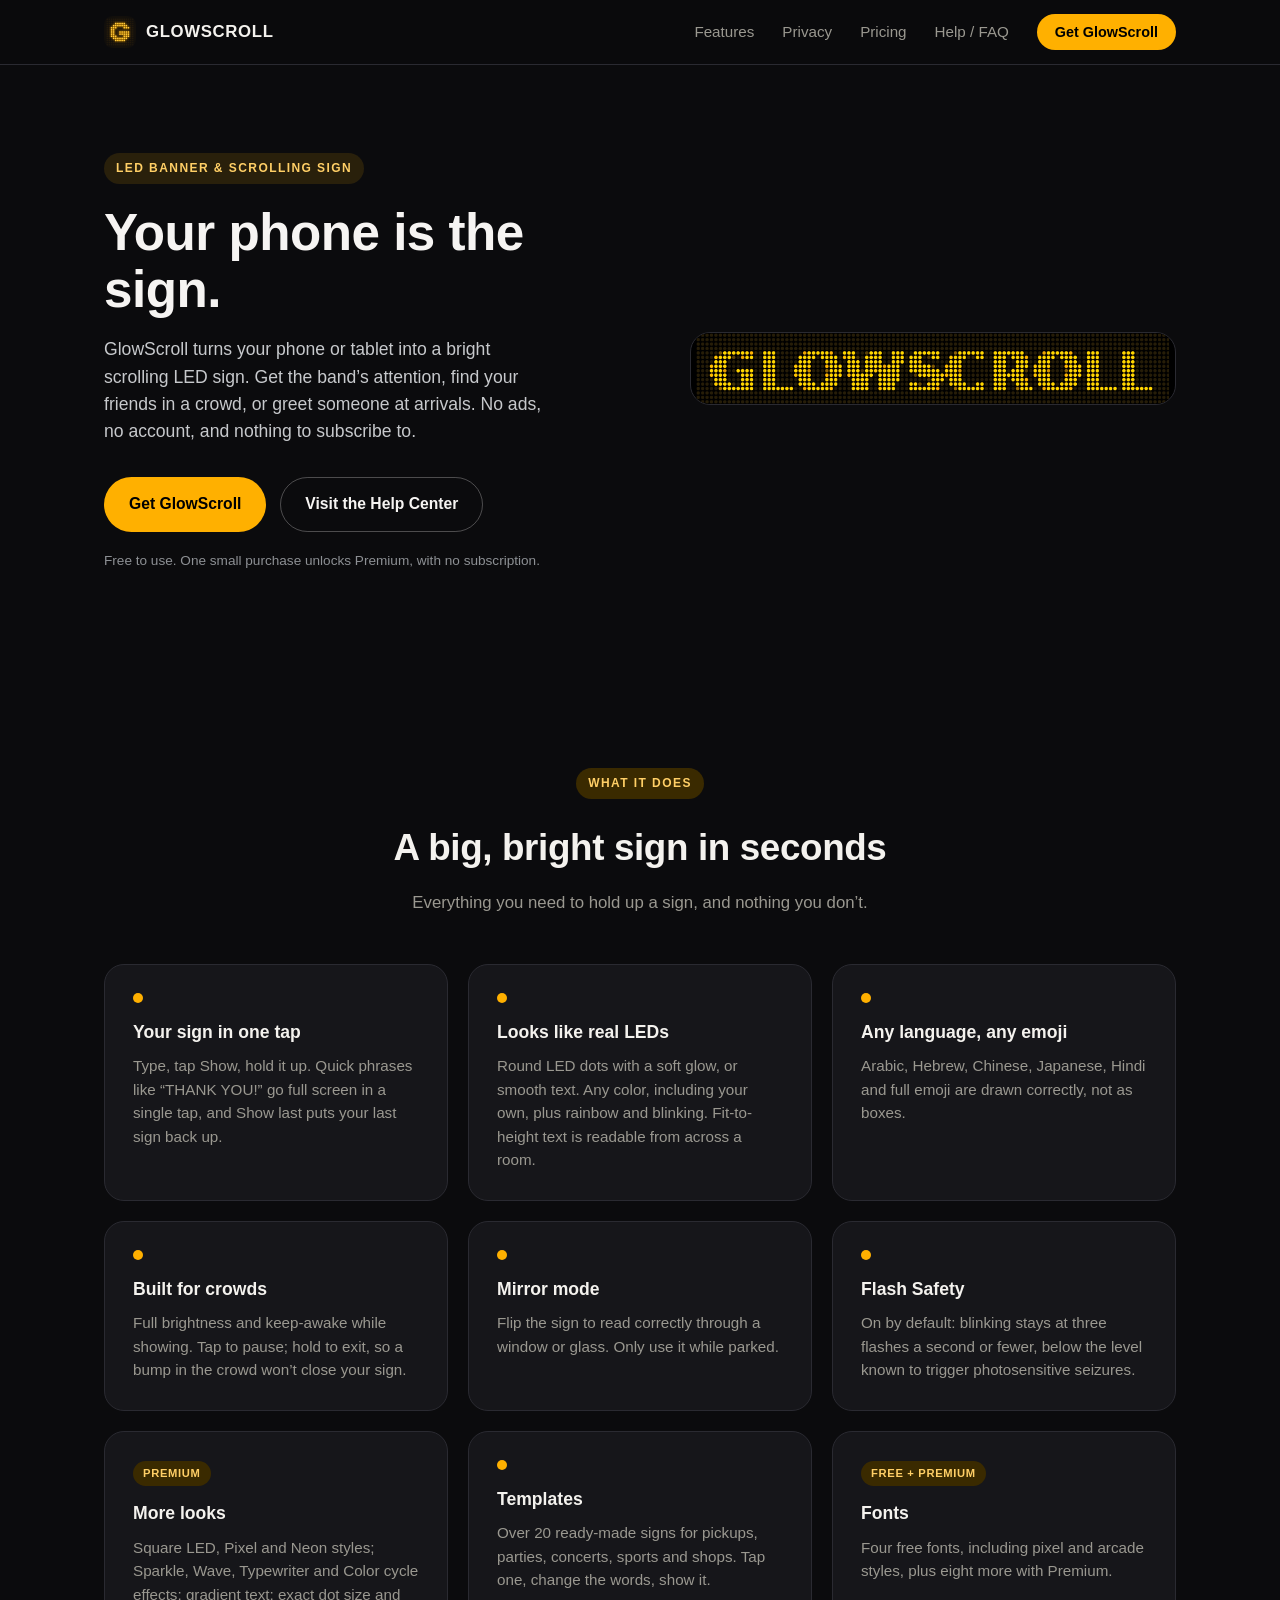
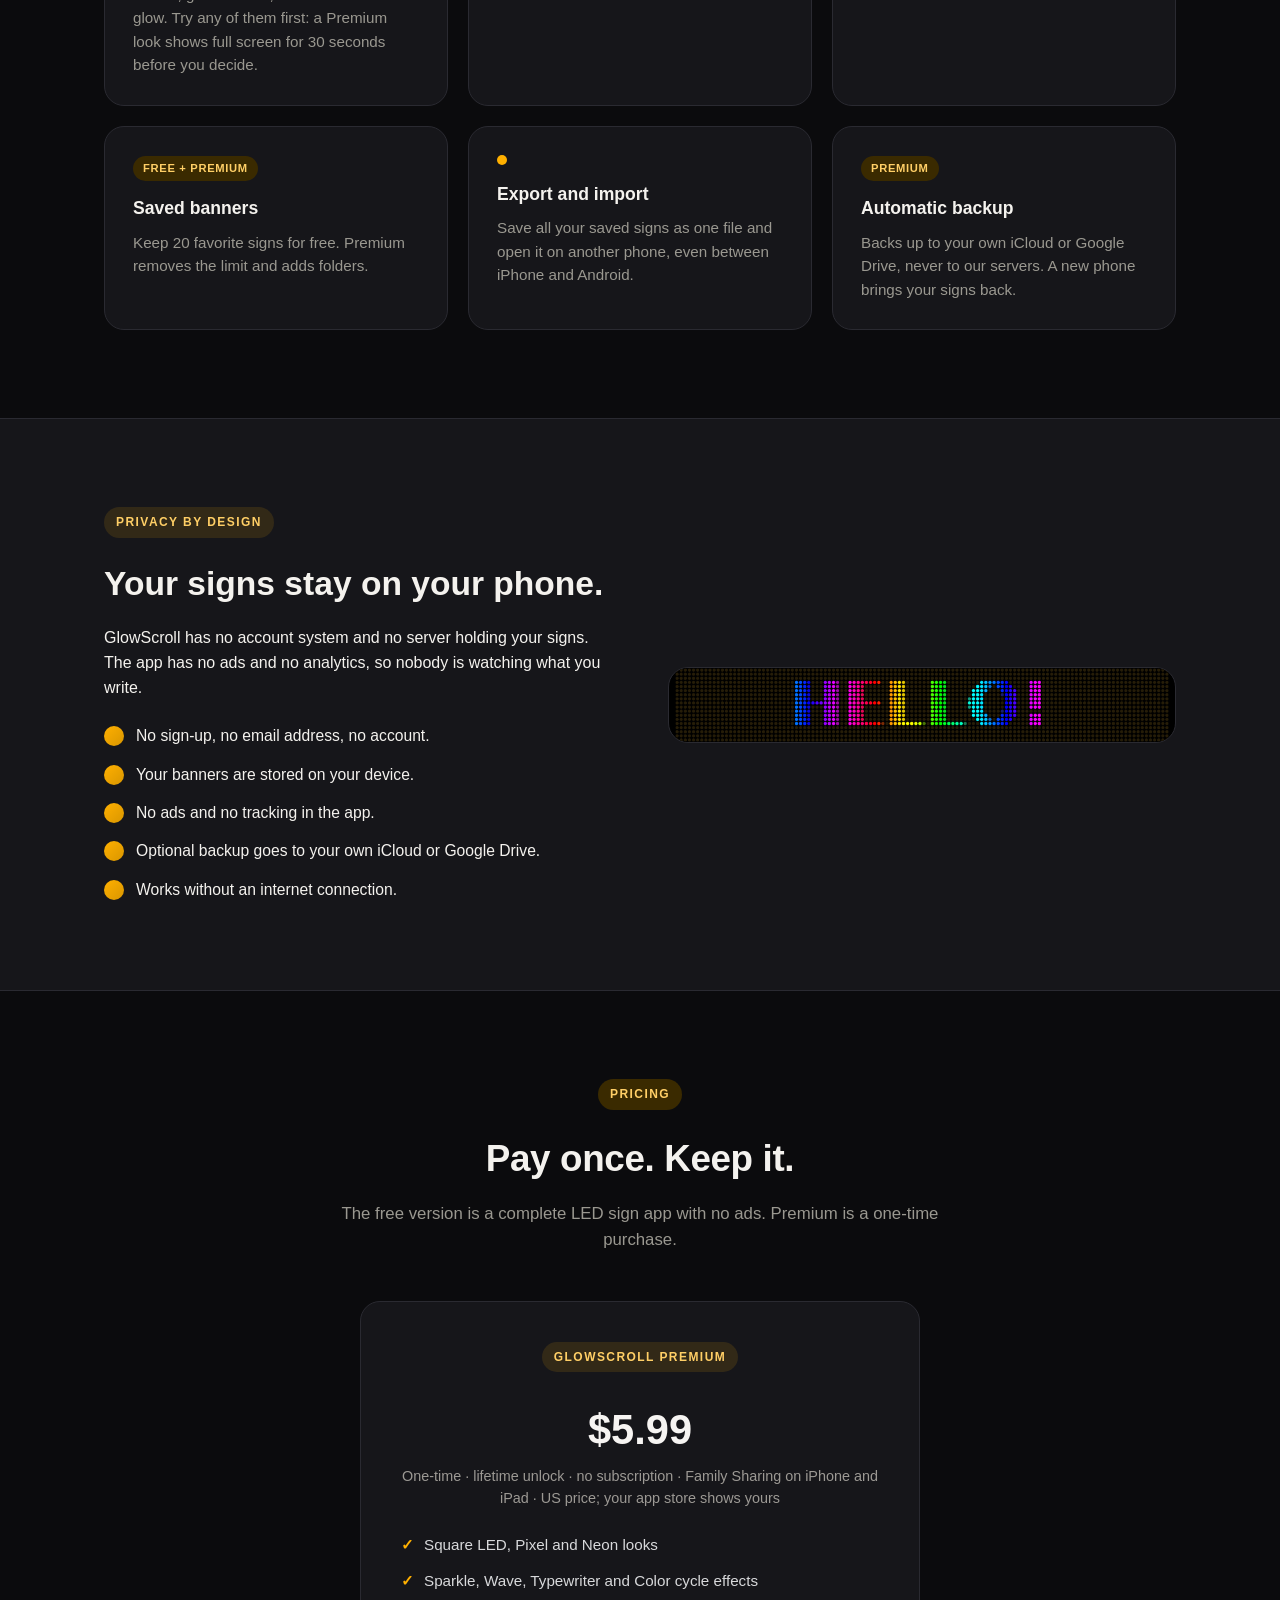
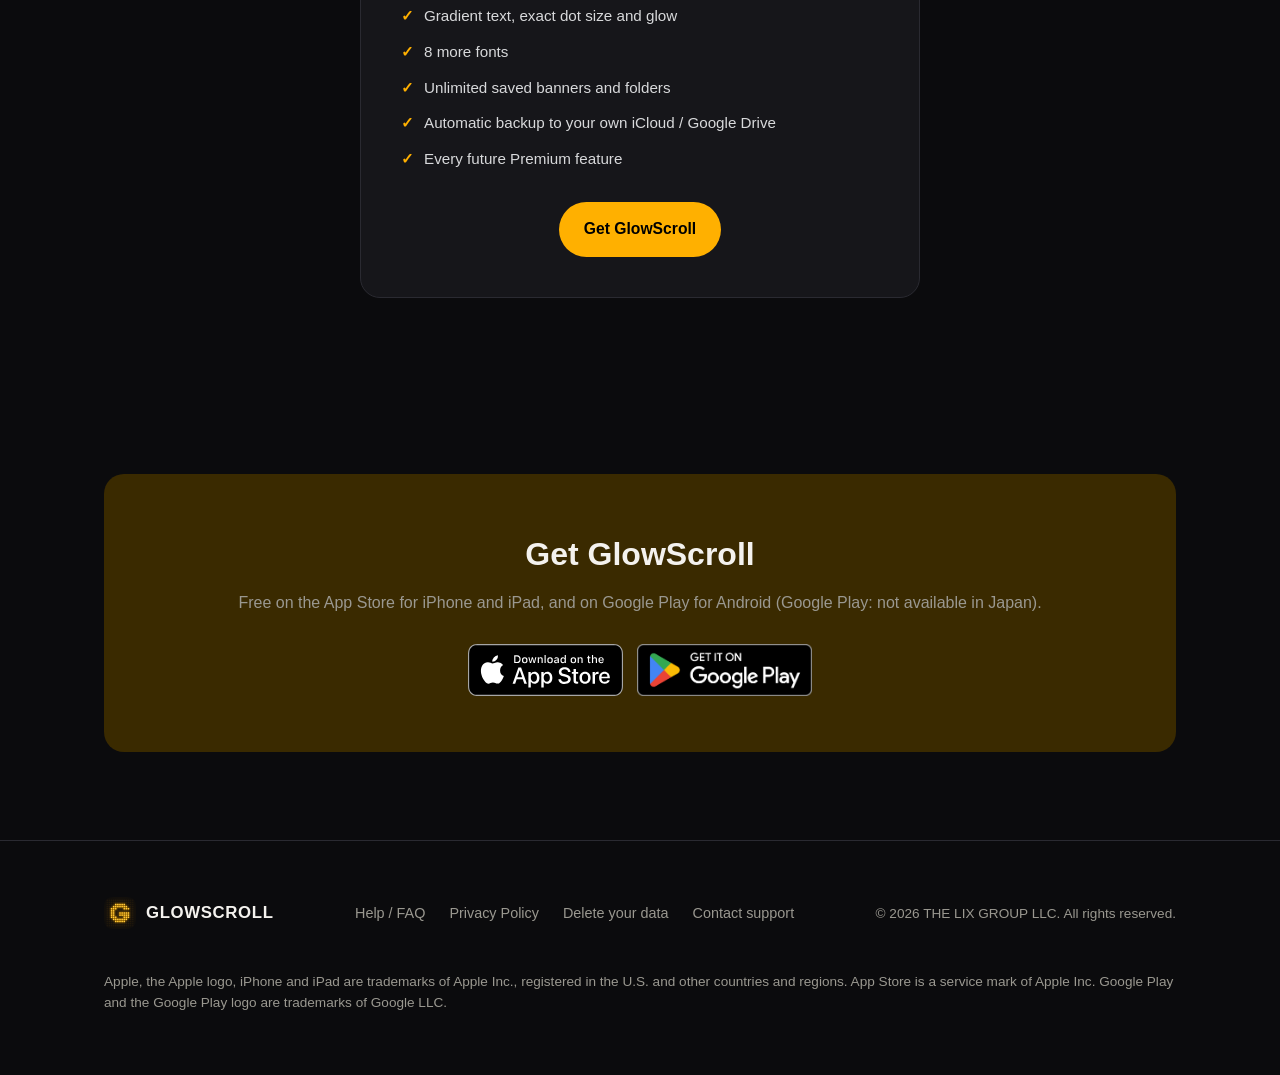
==== index.html @ 3d79c0d9 "Fix /code-review of the App Store launch - Apple Account (Apple's name since iOS 18), not Apple ID, " ====
<!doctype html>
<html lang="en">
<head>
  <!-- Google Tag Manager -->
  <script>(function(w,d,s,l,i){w[l]=w[l]||[];w[l].push({'gtm.start':
  new Date().getTime(),event:'gtm.js'});var f=d.getElementsByTagName(s)[0],
  j=d.createElement(s),dl=l!='dataLayer'?'&l='+l:'';j.async=true;j.src=
  'https://www.googletagmanager.com/gtm.js?id='+i+dl;f.parentNode.insertBefore(j,f);
  })(window,document,'script','dataLayer','GTM-5RXX3PNS');</script>
  <!-- End Google Tag Manager -->
  <meta charset="utf-8" />
  <meta name="viewport" content="width=device-width, initial-scale=1" />
  <meta name="theme-color" content="#0b0b0d" />
  <title>GlowScroll: LED Banner &amp; Sign</title>
  <meta name="description" content="Turn your phone into a bright scrolling LED sign for concerts, pickups and events. No ads. No account. No subscription." />
  <link rel="canonical" href="https://glowscroll.lixlink.com/" />
  <meta property="og:site_name" content="GlowScroll" />
  <meta property="og:type" content="website" />
  <meta property="og:url" content="https://glowscroll.lixlink.com/" />
  <meta property="og:title" content="GlowScroll: LED Banner &amp; Sign" />
  <meta property="og:description" content="Turn your phone into a bright scrolling LED sign for concerts, pickups and events. No ads. No account. No subscription." />
  <meta property="og:image" content="https://glowscroll.lixlink.com/assets/img/og-image.png" />
  <meta property="og:image:type" content="image/png" />
  <meta property="og:image:width" content="1200" />
  <meta property="og:image:height" content="630" />
  <meta property="og:image:alt" content="GLOWSCROLL on an amber LED sign. LED banner and sign. No ads. No subscription." />
  <meta name="twitter:card" content="summary_large_image" />
  <meta name="twitter:title" content="GlowScroll: LED Banner &amp; Sign" />
  <meta name="twitter:description" content="Turn your phone into a bright scrolling LED sign for concerts, pickups and events. No ads. No account. No subscription." />
  <meta name="twitter:image" content="https://glowscroll.lixlink.com/assets/img/og-image.png" />
  <link rel="icon" type="image/png" sizes="32x32" href="/assets/img/favicon-32.png" />
  <link rel="icon" type="image/png" sizes="16x16" href="/assets/img/favicon-16.png" />
  <link rel="apple-touch-icon" href="/assets/img/apple-touch-icon.png" />
  <meta name="apple-itunes-app" content="app-id=6823257051" />
  <link rel="stylesheet" href="/assets/css/style.css" />
  <script type="application/ld+json">
{
  "@context": "https://schema.org",
  "@graph": [
    {
      "@type": "Organization",
      "@id": "https://glowscroll.lixlink.com/#organization",
      "name": "THE LIX GROUP LLC",
      "url": "https://glowscroll.lixlink.com/",
      "logo": {
        "@type": "ImageObject",
        "url": "https://glowscroll.lixlink.com/assets/img/icon-512.png",
        "width": 512,
        "height": 512
      },
      "contactPoint": {
        "@type": "ContactPoint",
        "contactType": "customer support",
        "email": "glowscroll-support@lixlink.com"
      }
    },
    {
      "@type": "WebSite",
      "@id": "https://glowscroll.lixlink.com/#website",
      "url": "https://glowscroll.lixlink.com/",
      "name": "GlowScroll",
      "inLanguage": "en",
      "publisher": {
        "@id": "https://glowscroll.lixlink.com/#organization"
      }
    },
    {
      "@type": "MobileApplication",
      "@id": "https://glowscroll.lixlink.com/#app",
      "name": "GlowScroll: LED Banner & Sign",
      "alternateName": "GlowScroll",
      "description": "Turn your phone into a bright scrolling LED sign for concerts, airport pickups, games and events. No ads, no account, no subscription.",
      "applicationCategory": "UtilitiesApplication",
      "operatingSystem": "iOS, iPadOS, Android",
      "url": "https://glowscroll.lixlink.com/",
      "downloadUrl": [
        "https://apps.apple.com/app/id6823257051",
        "https://play.google.com/store/apps/details?id=com.lixlink.glowscroll"
      ],
      "offers": {
        "@type": "Offer",
        "price": "0",
        "priceCurrency": "USD"
      },
      "image": "https://glowscroll.lixlink.com/assets/img/og-image.png",
      "inLanguage": "en",
      "featureList": [
        "Your sign in one tap",
        "Looks like real LEDs",
        "Any language, any emoji",
        "Built for crowds",
        "Mirror mode",
        "Flash Safety",
        "More looks",
        "Templates",
        "Fonts",
        "Saved banners",
        "Export and import",
        "Automatic backup"
      ],
      "publisher": {
        "@id": "https://glowscroll.lixlink.com/#organization"
      }
    }
  ]
}
  </script>
</head>
<body>
  <!-- Google Tag Manager (noscript) -->
  <noscript><iframe src="https://www.googletagmanager.com/ns.html?id=GTM-5RXX3PNS"
  height="0" width="0" style="display:none;visibility:hidden"></iframe></noscript>
  <!-- End Google Tag Manager (noscript) -->
  <header class="site-header">
    <nav class="nav wrap">
      <a class="brand" href="/">
        <img src="/assets/img/icon-512.png" alt="" width="32" height="32" />
        <span>GlowScroll</span>
      </a>
      <button class="nav-toggle" aria-label="Toggle navigation" aria-expanded="false">☰</button>
      <ul class="nav-links">
        <li><a href="/#features">Features</a></li>
        <li><a href="/#privacy">Privacy</a></li>
        <li><a href="/#pricing">Pricing</a></li>
        <li><a href="/faq.html">Help / FAQ</a></li>
        <li><a class="nav-cta" href="/#download">Get GlowScroll</a></li>
      </ul>
    </nav>
  </header>

  <main>
    <section class="hero">
      <div class="wrap hero-inner">
        <div>
          <span class="eyebrow">LED banner &amp; scrolling sign</span>
          <h1>Your phone is the sign.</h1>
          <p class="lead">
            GlowScroll turns your phone or tablet into a bright scrolling LED sign. Get the
            band’s attention, find your friends in a crowd, or greet someone at arrivals.
            No ads, no account, and nothing to subscribe to.
          </p>
          <div class="hero-actions">
            <a class="btn btn-primary" href="#download">Get GlowScroll</a>
            <a class="btn btn-ghost" href="/faq.html">Visit the Help Center</a>
          </div>
          <p class="hero-note">Free to use. One small purchase unlocks Premium, with no subscription.</p>
        </div>
        <div class="hero-art">
          <div class="led-sign">
            <img src="/assets/img/hero-sign.png" width="1600" height="240" alt="GLOWSCROLL in amber LED dots on a black sign." style="width:100%;height:100%;object-fit:contain" />
          </div>
        </div>
      </div>
    </section>

    <section id="features">
      <div class="wrap">
        <div class="section-head">
          <span class="eyebrow">What it does</span>
          <h2>A big, bright sign in seconds</h2>
          <p>Everything you need to hold up a sign, and nothing you don’t.</p>
        </div>

        <div class="grid">
          <div class="card">
            <div class="icon-dot"></div>
            <h3>Your sign in one tap</h3>
            <p>Type, tap Show, hold it up. Quick phrases like “THANK YOU!” go full screen in a single tap, and Show last puts your last sign back up.</p>
          </div>
          <div class="card">
            <div class="icon-dot"></div>
            <h3>Looks like real LEDs</h3>
            <p>Round LED dots with a soft glow, or smooth text. Any color, including your own, plus rainbow and blinking. Fit-to-height text is readable from across a room.</p>
          </div>
          <div class="card">
            <div class="icon-dot"></div>
            <h3>Any language, any emoji</h3>
            <p>Arabic, Hebrew, Chinese, Japanese, Hindi and full emoji are drawn correctly, not as boxes.</p>
          </div>
          <div class="card">
            <div class="icon-dot"></div>
            <h3>Built for crowds</h3>
            <p>Full brightness and keep-awake while showing. Tap to pause; hold to exit, so a bump in the crowd won’t close your sign.</p>
          </div>
          <div class="card">
            <div class="icon-dot"></div>
            <h3>Mirror mode</h3>
            <p>Flip the sign to read correctly through a window or glass. Only use it while parked.</p>
          </div>
          <div class="card">
            <div class="icon-dot"></div>
            <h3>Flash Safety</h3>
            <p>On by default: blinking stays at three flashes a second or fewer, below the level known to trigger photosensitive seizures.</p>
          </div>
          <div class="card">
            <div class="tag">Premium</div>
            <h3>More looks</h3>
            <p>Square LED, Pixel and Neon styles; Sparkle, Wave, Typewriter and Color cycle effects; gradient text; exact dot size and glow. Try any of them first: a Premium look shows full screen for 30 seconds before you decide.</p>
          </div>
          <div class="card">
            <div class="icon-dot"></div>
            <h3>Templates</h3>
            <p>Over 20 ready-made signs for pickups, parties, concerts, sports and shops. Tap one, change the words, show it.</p>
          </div>
          <div class="card">
            <div class="tag">Free + Premium</div>
            <h3>Fonts</h3>
            <p>Four free fonts, including pixel and arcade styles, plus eight more with Premium.</p>
          </div>
          <div class="card">
            <div class="tag">Free + Premium</div>
            <h3>Saved banners</h3>
            <p>Keep 20 favorite signs for free. Premium removes the limit and adds folders.</p>
          </div>
          <div class="card">
            <div class="icon-dot"></div>
            <h3>Export and import</h3>
            <p>Save all your saved signs as one file and open it on another phone, even between iPhone and Android.</p>
          </div>
          <div class="card">
            <div class="tag">Premium</div>
            <h3>Automatic backup</h3>
            <p>Backs up to your own iCloud or Google Drive, never to our servers. A new phone brings your signs back.</p>
          </div>
        </div>
      </div>
    </section>

    <section id="privacy" class="band">
      <div class="wrap band-inner">
        <div>
          <span class="eyebrow">Privacy by design</span>
          <h2>Your signs stay on your phone.</h2>
          <p>
            GlowScroll has no account system and no server holding your signs. The app has
            no ads and no analytics, so nobody is watching what you write.
          </p>
          <ul class="checklist">
            <li>No sign-up, no email address, no account.</li>
            <li>Your banners are stored on your device.</li>
            <li>No ads and no tracking in the app.</li>
            <li>Optional backup goes to your own iCloud or Google Drive.</li>
            <li>Works without an internet connection.</li>
          </ul>
        </div>
        <div class="band-art">
          <div class="led-sign">
            <img src="/assets/img/hero-sign-rainbow.png" width="1600" height="240" loading="lazy" alt="HELLO! in rainbow LED dots on a black sign." style="width:100%;height:100%;object-fit:contain" />
          </div>
        </div>
      </div>
    </section>

    <section id="pricing">
      <div class="wrap">
        <div class="section-head">
          <span class="eyebrow">Pricing</span>
          <h2>Pay once. Keep it.</h2>
          <p>The free version is a complete LED sign app with no ads. Premium is a one-time purchase.</p>
        </div>

        <div class="pricing-card">
          <div class="eyebrow">GlowScroll Premium</div>
          <div class="price">$5.99</div>
          <div class="price-note">One-time · lifetime unlock · no subscription · Family Sharing on iPhone and iPad · US price; your app store shows yours</div>
          <ul class="pricing-list">
            <li>Square LED, Pixel and Neon looks</li>
            <li>Sparkle, Wave, Typewriter and Color cycle effects</li>
            <li>Gradient text, exact dot size and glow</li>
            <li>8 more fonts</li>
            <li>Unlimited saved banners and folders</li>
            <li>Automatic backup to your own iCloud / Google Drive</li>
            <li>Every future Premium feature</li>
          </ul>
          <a class="btn btn-primary" href="#download">Get GlowScroll</a>
        </div>
      </div>
    </section>

    <section id="download">
      <div class="wrap">
        <div class="cta-band">
          <h2>Get GlowScroll</h2>
          <p>Free on the App Store for iPhone and iPad, and on Google Play for Android (Google Play: not available in Japan).</p>
          <div class="store-badges">
            <a class="store-badge" href="https://apps.apple.com/app/id6823257051" rel="noopener" aria-label="Download GlowScroll on the App Store">
              <img src="/assets/img/badge-app-store.svg" width="156" height="52" loading="lazy" alt="Download on the App Store" />
            </a>
            <a class="store-badge" href="https://play.google.com/store/apps/details?id=com.lixlink.glowscroll&amp;utm_source=glowscroll.lixlink.com&amp;utm_medium=website&amp;utm_campaign=site_download&amp;referrer=utm_source%3Dglowscroll.lixlink.com%26utm_medium%3Dwebsite%26utm_campaign%3Dsite_download%26utm_content%3Ddownload_section" rel="noopener" aria-label="Get GlowScroll on Google Play">
              <img src="/assets/img/badge-google-play.png" width="175" height="52" loading="lazy" alt="Get it on Google Play" />
            </a>
          </div>
        </div>
      </div>
    </section>
  </main>

  <footer>
    <div class="wrap footer-inner">
      <a class="brand" href="/">
        <img src="/assets/img/icon-512.png" alt="" width="28" height="28" />
        <span>GlowScroll</span>
      </a>
      <ul class="footer-links">
        <li><a href="/faq.html">Help / FAQ</a></li>
        <li><a href="/privacy.html">Privacy Policy</a></li>
        <li><a href="/delete-data.html">Delete your data</a></li>
        <li><a href="mailto:glowscroll-support@lixlink.com">Contact support</a></li>
      </ul>
      <p class="footer-copy">© <span id="year"></span> THE LIX GROUP LLC. All rights reserved.</p>
      <p class="footer-copy">Apple, the Apple logo, iPhone and iPad are trademarks of Apple Inc., registered in the U.S. and other countries and regions. App Store is a service mark of Apple Inc. Google Play and the Google Play logo are trademarks of Google LLC.</p>
    </div>
  </footer>

  <script>document.getElementById('year').textContent = new Date().getFullYear();</script>
  <script src="/assets/js/main.js"></script>
</body>
</html>
---- assets/css/style.css ----
/* GlowScroll site. Dark only, like the app: the palette matches the app's
   theme tokens (theme-colors.js) so the site and the product feel like one thing. */

:root {
  --bg: #0b0b0d;
  --surface: #16161a;
  --elevated: #1f1f25;
  --border: #2a2a31;
  --text: #f4f2ee;
  --text-muted: #9a9890;

  --accent: #ffb000;
  --accent-pressed: #d99600;
  --accent-soft: #3a2a00;
  --accent-text: #ffcf66;
  --danger: #e5736a;

  --dark-bg: #0b0b0d;
  --dark-surface: #16161a;

  --max-width: 1120px;
  --radius: 20px;
  --radius-sm: 12px;

  color-scheme: dark;
}

* {
  box-sizing: border-box;
}

/* Smooth scrolling only for people who haven't asked for reduced motion. */
@media (prefers-reduced-motion: no-preference) {
  html {
    scroll-behavior: smooth;
  }
}

body {
  margin: 0;
  background: var(--bg);
  color: var(--text);
  font-family: -apple-system, BlinkMacSystemFont, 'Segoe UI', Roboto, Helvetica, Arial, sans-serif;
  line-height: 1.55;
  -webkit-font-smoothing: antialiased;
}

a {
  color: inherit;
}

img {
  max-width: 100%;
  display: block;
}

.wrap {
  max-width: var(--max-width);
  margin: 0 auto;
  padding: 0 24px;
}

/* Nav */

.site-header {
  position: sticky;
  top: 0;
  z-index: 20;
  background: color-mix(in srgb, var(--bg) 88%, transparent);
  backdrop-filter: blur(10px);
  border-bottom: 1px solid var(--border);
}

.nav {
  display: flex;
  align-items: center;
  justify-content: space-between;
  padding: 16px 24px;
}

.brand {
  display: flex;
  align-items: center;
  gap: 10px;
  text-decoration: none;
  font-weight: 700;
  letter-spacing: 0.04em;
  color: var(--text);
}

.brand img {
  width: 32px;
  height: 32px;
  border-radius: 8px;
}

.brand span {
  font-size: 1.05rem;
  text-transform: uppercase;
}

.nav-links {
  display: flex;
  align-items: center;
  gap: 28px;
  list-style: none;
  margin: 0;
  padding: 0;
}

.nav-links a {
  text-decoration: none;
  color: var(--text-muted);
  font-size: 0.95rem;
  font-weight: 500;
}

.nav-links a:hover,
.nav-links a.active {
  color: var(--text);
}

.nav-links a.nav-cta {
  background: var(--accent);
  color: #000000;
  padding: 10px 18px;
  border-radius: 100px;
  font-weight: 600;
  font-size: 0.9rem;
  text-decoration: none;
  white-space: nowrap;
}

.nav-toggle {
  display: none;
}

/* Hero */

.hero {
  padding: 0;
  background: var(--dark-bg);
  color: #f6f4f2;
  position: relative;
  overflow: hidden;
}

.hero-inner {
  display: grid;
  grid-template-columns: 1.05fr 0.95fr;
  align-items: center;
  gap: 48px;
  padding: 88px 24px 96px;
}

.eyebrow {
  display: inline-block;
  text-transform: uppercase;
  letter-spacing: 0.12em;
  font-size: 0.75rem;
  font-weight: 700;
  color: var(--accent-text);
  background: rgba(255, 176, 0, 0.12);
  padding: 6px 12px;
  border-radius: 100px;
  margin-bottom: 20px;
}

.hero h1 {
  font-size: clamp(2.1rem, 4.4vw, 3.2rem);
  line-height: 1.12;
  margin: 0 0 18px;
  letter-spacing: -0.01em;
}

.hero p.lead {
  font-size: 1.1rem;
  color: #c7c9cc;
  max-width: 46ch;
  margin: 0 0 32px;
}

.hero-actions {
  display: flex;
  flex-wrap: wrap;
  gap: 14px;
}

.hero-art {
  display: flex;
  justify-content: center;
}

/* App screenshots cropped to the phone frame. The crop cuts the phone off
   at the bottom, so fade it out instead of showing a hard edge. */
.phone-shot {
  width: 100%;
  max-width: 380px;
  height: auto;
  -webkit-mask-image: linear-gradient(to bottom, #000 78%, transparent);
  mask-image: linear-gradient(to bottom, #000 78%, transparent);
}

.hero-note {
  margin-top: 18px;
  font-size: 0.85rem;
  color: #8d9094;
}

/* Buttons */

.btn {
  display: inline-flex;
  align-items: center;
  justify-content: center;
  gap: 8px;
  padding: 14px 24px;
  border-radius: 100px;
  font-weight: 600;
  font-size: 0.98rem;
  text-decoration: none;
  border: 1px solid transparent;
  cursor: pointer;
}

.btn-primary {
  background: var(--accent);
  color: #000000;
}

.btn-primary:hover {
  background: var(--accent-pressed);
}

.btn-ghost {
  background: transparent;
  border-color: rgba(246, 244, 242, 0.28);
  color: #f6f4f2;
}

.btn-ghost:hover {
  border-color: rgba(246, 244, 242, 0.6);
}

.btn-outline {
  background: transparent;
  border-color: var(--text-muted);
  color: var(--text);
}

.btn-outline:hover {
  border-color: var(--accent-pressed);
  color: var(--accent-text);
}

/* Sections */

section {
  padding: 88px 0;
}

.section-head {
  max-width: 640px;
  margin: 0 auto 48px;
  text-align: center;
}

.section-head .eyebrow {
  color: var(--accent-text);
  background: var(--accent-soft);
}

.section-head h2 {
  font-size: clamp(1.7rem, 3vw, 2.3rem);
  margin: 0 0 14px;
  letter-spacing: -0.01em;
}

.section-head p {
  color: var(--text-muted);
  font-size: 1.05rem;
  margin: 0;
}

/* Feature grid */

.grid {
  display: grid;
  grid-template-columns: repeat(3, 1fr);
  gap: 20px;
}

.card {
  background: var(--surface);
  border: 1px solid var(--border);
  border-radius: var(--radius);
  padding: 28px;
}

.card .tag {
  display: inline-block;
  font-size: 0.7rem;
  font-weight: 700;
  text-transform: uppercase;
  letter-spacing: 0.06em;
  color: var(--accent-text);
  background: var(--accent-soft);
  padding: 4px 10px;
  border-radius: 100px;
  margin-bottom: 14px;
}

.card .icon-dot {
  width: 10px;
  height: 10px;
  border-radius: 50%;
  background: var(--accent);
  margin-bottom: 16px;
}

.card h3 {
  margin: 0 0 8px;
  font-size: 1.1rem;
}

.card p {
  margin: 0;
  color: var(--text-muted);
  font-size: 0.95rem;
}

/* Privacy band */

.band {
  background: var(--surface);
  border-top: 1px solid var(--border);
  border-bottom: 1px solid var(--border);
}

.band-inner {
  display: grid;
  grid-template-columns: 1fr 1fr;
  gap: 56px;
  align-items: center;
}

.band h2 {
  font-size: clamp(1.6rem, 3vw, 2.1rem);
  margin: 0 0 16px;
}

.checklist {
  list-style: none;
  margin: 24px 0 0;
  padding: 0;
  display: grid;
  gap: 14px;
}

.checklist li {
  display: flex;
  align-items: flex-start;
  gap: 12px;
  font-size: 0.98rem;
}

.checklist li::before {
  content: '';
  flex-shrink: 0;
  width: 20px;
  height: 20px;
  margin-top: 2px;
  border-radius: 50%;
  background: var(--accent-soft);
  background-image: linear-gradient(135deg, var(--accent), var(--accent-pressed));
}

.band-art {
  display: flex;
  justify-content: center;
}

/* Screenshot strip under the feature grid. Four across on desktop; a
   horizontal scroller on small screens. */
.screens {
  list-style: none;
  margin: 56px 0 0;
  padding: 0;
  display: grid;
  grid-template-columns: repeat(5, 1fr);
  gap: 20px;
}

.screens img {
  width: 100%;
  height: auto;
  border-radius: var(--radius);
  border: 1px solid var(--border);
}

/* Pricing */

.pricing-card {
  max-width: 560px;
  margin: 0 auto;
  background: var(--surface);
  border: 1px solid var(--border);
  color: #f6f4f2;
  border-radius: var(--radius);
  padding: 40px;
  text-align: center;
}

.pricing-card .price {
  font-size: 2.6rem;
  font-weight: 800;
  margin: 6px 0 2px;
}

.pricing-card .price-note {
  color: #9c9994;
  font-size: 0.9rem;
  margin-bottom: 24px;
}

.pricing-list {
  list-style: none;
  padding: 0;
  margin: 24px 0 32px;
  display: grid;
  gap: 12px;
  text-align: left;
}

.pricing-list li {
  display: flex;
  gap: 10px;
  font-size: 0.95rem;
  color: #d8d9db;
}

.pricing-list li::before {
  content: '✓';
  color: var(--accent);
  font-weight: 700;
}

/* FAQ teaser / CTA */

.cta-band {
  background: var(--accent-soft);
  border-radius: var(--radius);
  padding: 56px;
  text-align: center;
  max-width: var(--max-width);
  margin: 0 auto;
}

.cta-band h2 {
  margin: 0 0 12px;
  font-size: clamp(1.5rem, 3vw, 2rem);
}

.cta-band p {
  color: var(--text-muted);
  margin: 0 0 28px;
}

.store-badges {
  display: flex;
  flex-wrap: wrap;
  justify-content: center;
  gap: 14px;
}

.cta-band p:last-child {
  margin-bottom: 0;
}

.store-badge {
  display: inline-block;
  line-height: 0;
}

.store-badge img {
  height: 52px;
  width: auto;
}

/* Footer */

footer {
  border-top: 1px solid var(--border);
  padding: 48px 0;
}

.footer-inner {
  display: flex;
  flex-wrap: wrap;
  align-items: center;
  justify-content: space-between;
  gap: 20px;
}

.footer-links {
  display: flex;
  flex-wrap: wrap;
  gap: 24px;
  list-style: none;
  margin: 0;
  padding: 0;
}

.footer-links a {
  color: var(--text-muted);
  text-decoration: none;
  font-size: 0.9rem;
}

.footer-links a:hover {
  color: var(--text);
}

.footer-copy {
  color: var(--text-muted);
  font-size: 0.85rem;
}

/* FAQ page */

.faq-hero {
  padding: 64px 0 32px;
  text-align: center;
}

.faq-hero h1 {
  font-size: clamp(1.9rem, 4vw, 2.6rem);
  margin: 0 0 14px;
}

.faq-hero p {
  color: var(--text-muted);
  max-width: 52ch;
  margin: 0 auto;
}

.faq-search {
  max-width: 480px;
  margin: 32px auto 0;
  position: relative;
}

.faq-search input {
  width: 100%;
  padding: 14px 18px;
  border-radius: 100px;
  border: 1px solid var(--border);
  background: var(--surface);
  color: var(--text);
  font-size: 0.98rem;
}

.faq-search input:focus {
  outline: 2px solid var(--accent);
  outline-offset: 2px;
}

.faq-layout {
  display: grid;
  grid-template-columns: 220px 1fr;
  gap: 48px;
  align-items: start;
  padding-bottom: 96px;
}

.faq-toc {
  position: sticky;
  top: 96px;
  display: grid;
  gap: 6px;
}

.faq-toc a {
  text-decoration: none;
  color: var(--text-muted);
  font-size: 0.92rem;
  padding: 8px 12px;
  border-radius: var(--radius-sm);
}

.faq-toc a:hover {
  background: var(--surface);
  color: var(--text);
}

.faq-group {
  padding: 0;
  margin-bottom: 44px;
  scroll-margin-top: 96px;
}

.faq-group h2 {
  font-size: 1.3rem;
  margin: 0 0 18px;
}

.faq-item {
  border: 1px solid var(--border);
  border-radius: var(--radius-sm);
  background: var(--surface);
  margin-bottom: 12px;
  overflow: hidden;
}

.faq-item summary {
  cursor: pointer;
  list-style: none;
  padding: 18px 20px;
  display: flex;
  align-items: center;
  justify-content: space-between;
  gap: 16px;
  font-weight: 600;
  font-size: 0.98rem;
}

.faq-item summary::-webkit-details-marker {
  display: none;
}

.faq-item summary::after {
  content: '+';
  font-size: 1.3rem;
  font-weight: 400;
  color: var(--text-muted);
  flex-shrink: 0;
}

.faq-item[open] summary::after {
  content: '\2212';
}

.faq-item .faq-answer {
  padding: 0 20px 20px;
  color: var(--text-muted);
  font-size: 0.95rem;
}

.faq-answer p {
  margin: 0 0 10px;
}

.faq-answer p:last-child {
  margin-bottom: 0;
}

.faq-item[hidden],
.faq-group[hidden] {
  display: none;
}

.faq-empty {
  display: none;
  text-align: center;
  color: var(--text-muted);
  padding: 40px 0;
}

/* Simple content page (privacy) */

.content-page {
  padding-top: 64px;
  padding-bottom: 96px;
}

.content-page h1 {
  font-size: clamp(1.8rem, 3.6vw, 2.4rem);
  margin: 0 0 8px;
}

.content-page .updated {
  color: var(--text-muted);
  font-size: 0.88rem;
  margin: 0 0 40px;
}

.content-page h2 {
  font-size: 1.25rem;
  margin: 40px 0 12px;
}

.content-page p,
.content-page li {
  color: var(--text-muted);
  font-size: 0.98rem;
}

.content-page ul {
  padding-left: 20px;
}

/* Responsive */

@media (max-width: 880px) {
  .hero-inner {
    grid-template-columns: 1fr;
    padding-top: 56px;
  }

  .phone-shot {
    max-width: 300px;
  }

  .screens {
    grid-template-columns: repeat(5, 64%);
    overflow-x: auto;
    scroll-snap-type: x mandatory;
    padding-bottom: 8px;
  }

  .screens li {
    scroll-snap-align: start;
  }

  .grid {
    grid-template-columns: repeat(2, 1fr);
  }

  .band-inner {
    grid-template-columns: 1fr;
  }

  .faq-layout {
    grid-template-columns: 1fr;
  }

  .faq-toc {
    position: static;
    display: flex;
    flex-wrap: wrap;
    gap: 8px;
    padding-bottom: 8px;
    border-bottom: 1px solid var(--border);
    margin-bottom: 32px;
  }

  .faq-toc a {
    padding: 6px 10px;
    background: var(--surface);
    border: 1px solid var(--border);
  }
}

@media (max-width: 640px) {
  .nav-links {
    position: fixed;
    inset: 64px 16px auto 16px;
    background: var(--surface);
    border: 1px solid var(--border);
    border-radius: var(--radius);
    flex-direction: column;
    align-items: flex-start;
    padding: 18px;
    gap: 14px;
    box-shadow: 0 20px 40px rgba(0, 0, 0, 0.18);
    transform: translateY(-12px);
    opacity: 0;
    pointer-events: none;
    /* Hidden from keyboard and screen readers too, once the fade-out ends. */
    visibility: hidden;
    transition: all 0.18s ease, visibility 0s linear 0.18s;
  }

  .nav-links.open {
    transform: translateY(0);
    opacity: 1;
    visibility: visible;
    transition: all 0.18s ease, visibility 0s;
    pointer-events: auto;
  }

  .nav-toggle {
    display: inline-flex;
    align-items: center;
    justify-content: center;
    width: 40px;
    height: 40px;
    border-radius: 10px;
    border: 1px solid var(--border);
    background: var(--surface);
    color: var(--text);
    font-size: 1.1rem;
  }

  .grid {
    grid-template-columns: 1fr;
  }

  .screens {
    grid-template-columns: repeat(5, 78%);
  }

  .pricing-card,
  .cta-band {
    padding: 32px 22px;
  }

  section {
    padding: 64px 0;
  }
}

/* Back to top (created by main.js). Hidden with visibility as well as
   opacity, so it can't be tabbed to until it shows. */
.to-top {
  position: fixed;
  left: 20px;
  bottom: max(20px, env(safe-area-inset-bottom));
  z-index: 30;
  display: flex;
  align-items: center;
  justify-content: center;
  width: 44px;
  height: 44px;
  padding: 0;
  border: 1px solid var(--border);
  border-radius: 50%;
  background: var(--surface);
  color: var(--accent-text);
  box-shadow: 0 6px 18px rgba(0, 0, 0, 0.12);
  cursor: pointer;
  opacity: 0;
  visibility: hidden;
  transform: translateY(8px);
  transition: opacity 0.25s ease, transform 0.25s ease, visibility 0s linear 0.25s;
}

.to-top.visible {
  opacity: 1;
  visibility: visible;
  transform: none;
  transition: opacity 0.25s ease, transform 0.25s ease, visibility 0s;
}

.to-top:hover {
  background: var(--accent-soft);
}

.to-top:focus-visible {
  outline: 2px solid var(--accent);
  outline-offset: 2px;
}

@media (prefers-reduced-motion: reduce) {
  .to-top,
  .to-top.visible {
    transform: none;
    transition: none;
  }
}

/* Phones: smaller and closer to the corner, to cover less of the text beside it. */
@media (max-width: 640px) {
  .to-top {
    left: 12px;
    bottom: max(12px, env(safe-area-inset-bottom));
    width: 40px;
    height: 40px;
  }
}

@media print {
  .to-top {
    display: none;
  }
}

/* LED-style hero sign (stands in for screenshots until device builds exist). */
.led-sign {
  width: 100%;
  max-width: 520px;
  aspect-ratio: 20 / 3;
  border-radius: var(--radius);
  border: 1px solid var(--border);
  background: #000;
  overflow: hidden;
}
.led-sign svg {
  display: block;
  width: 100%;
  height: 100%;
}
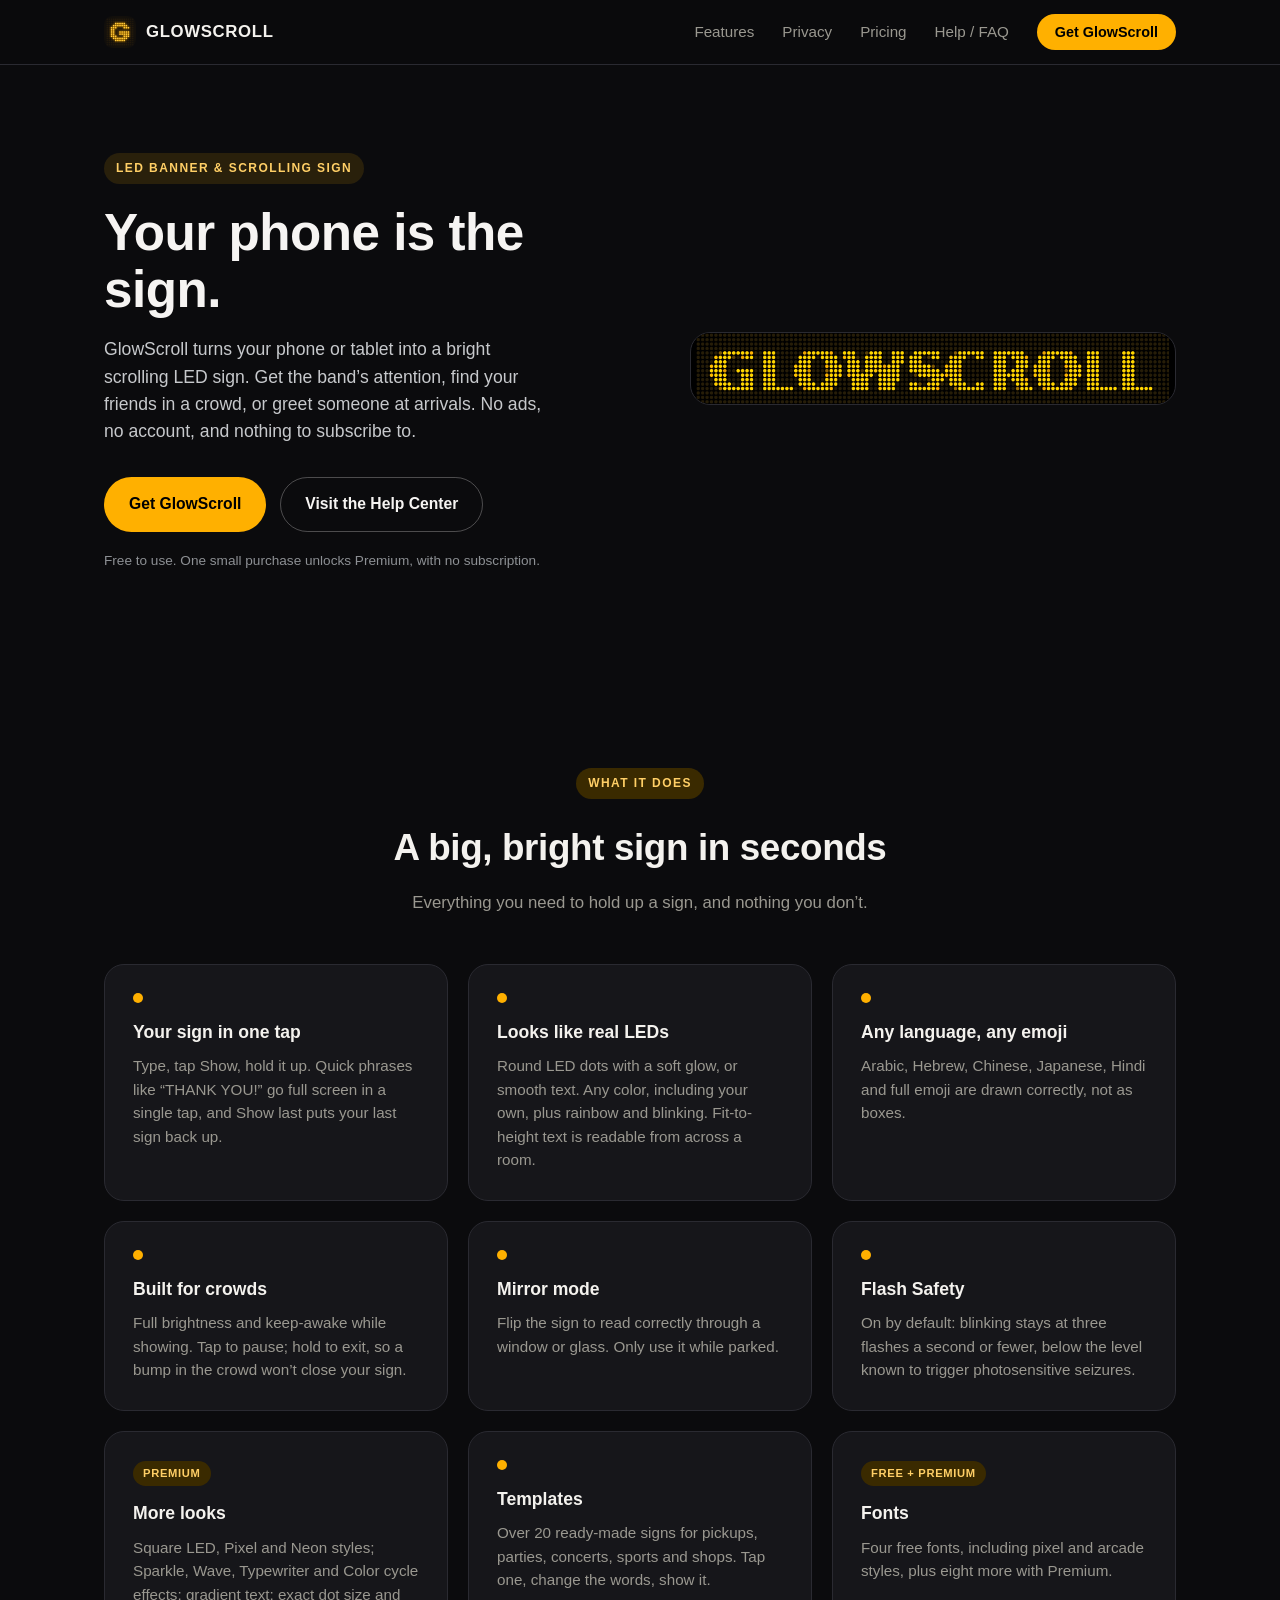
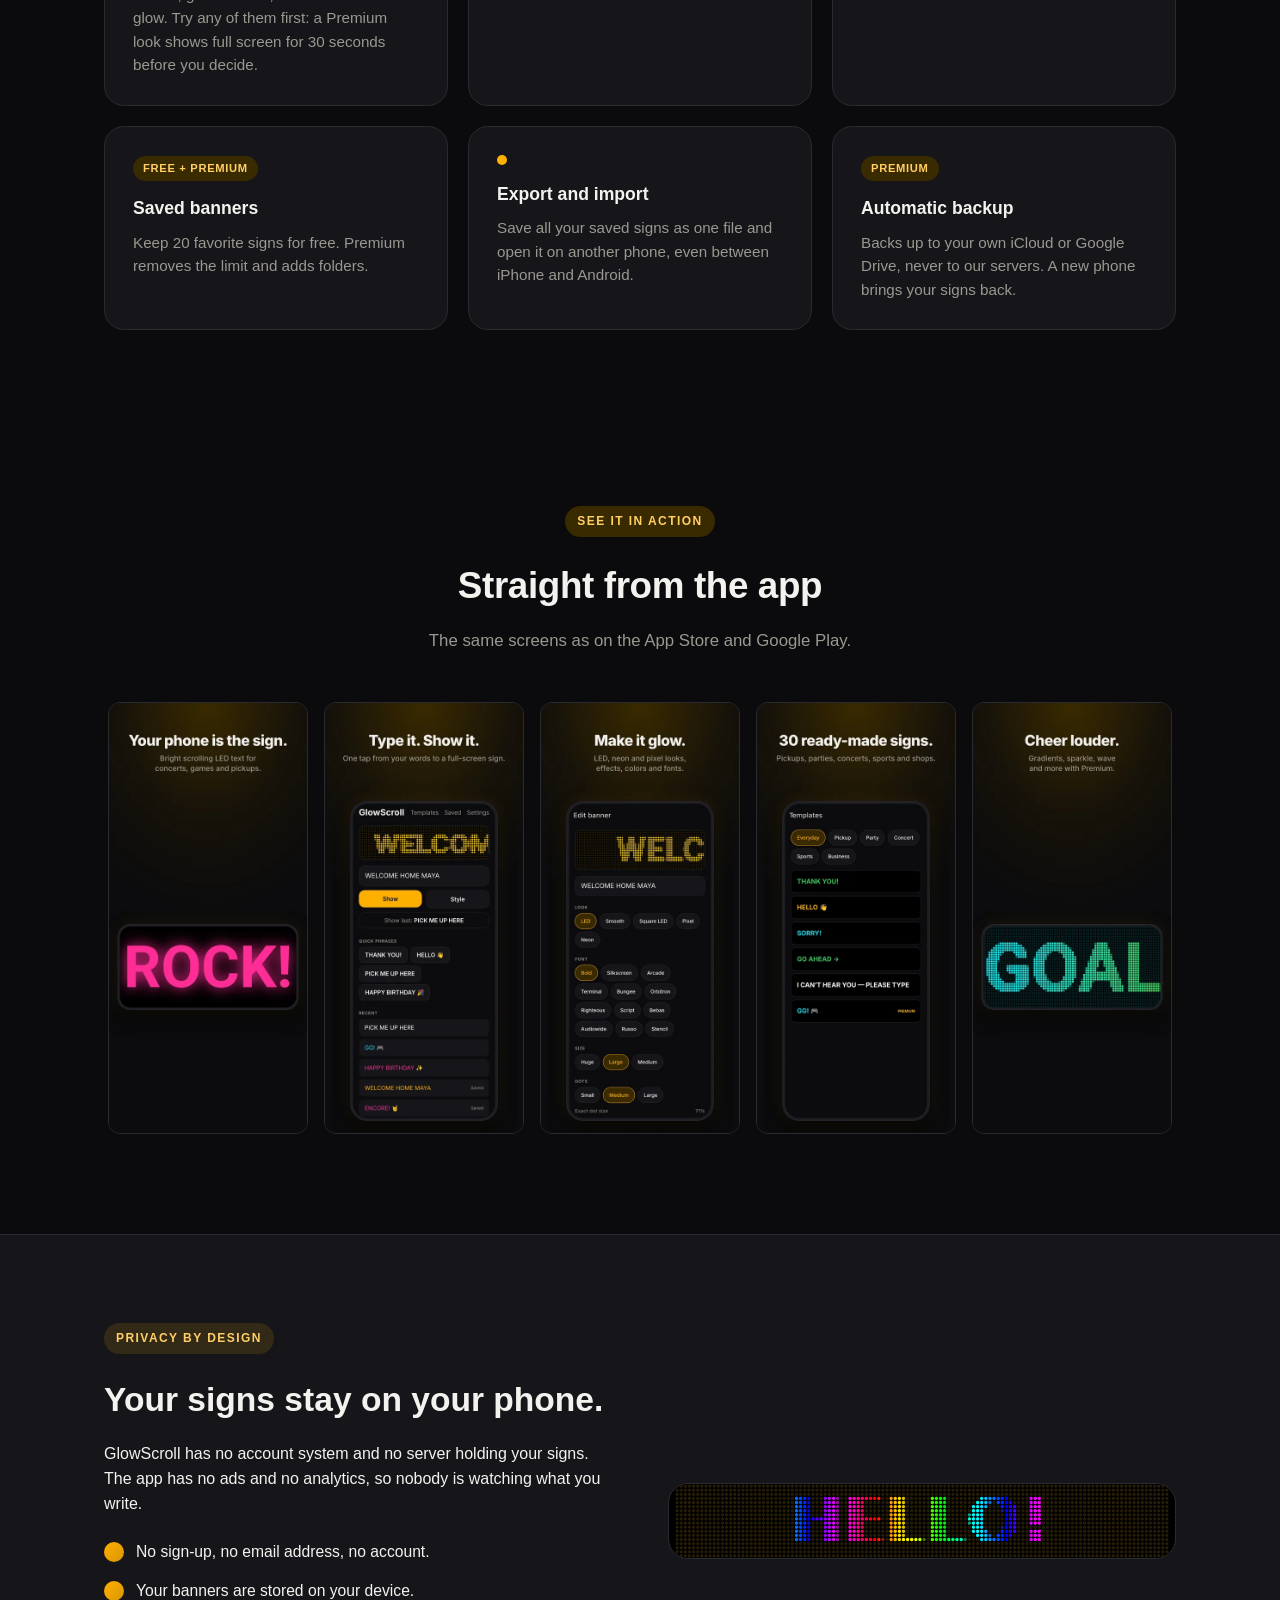
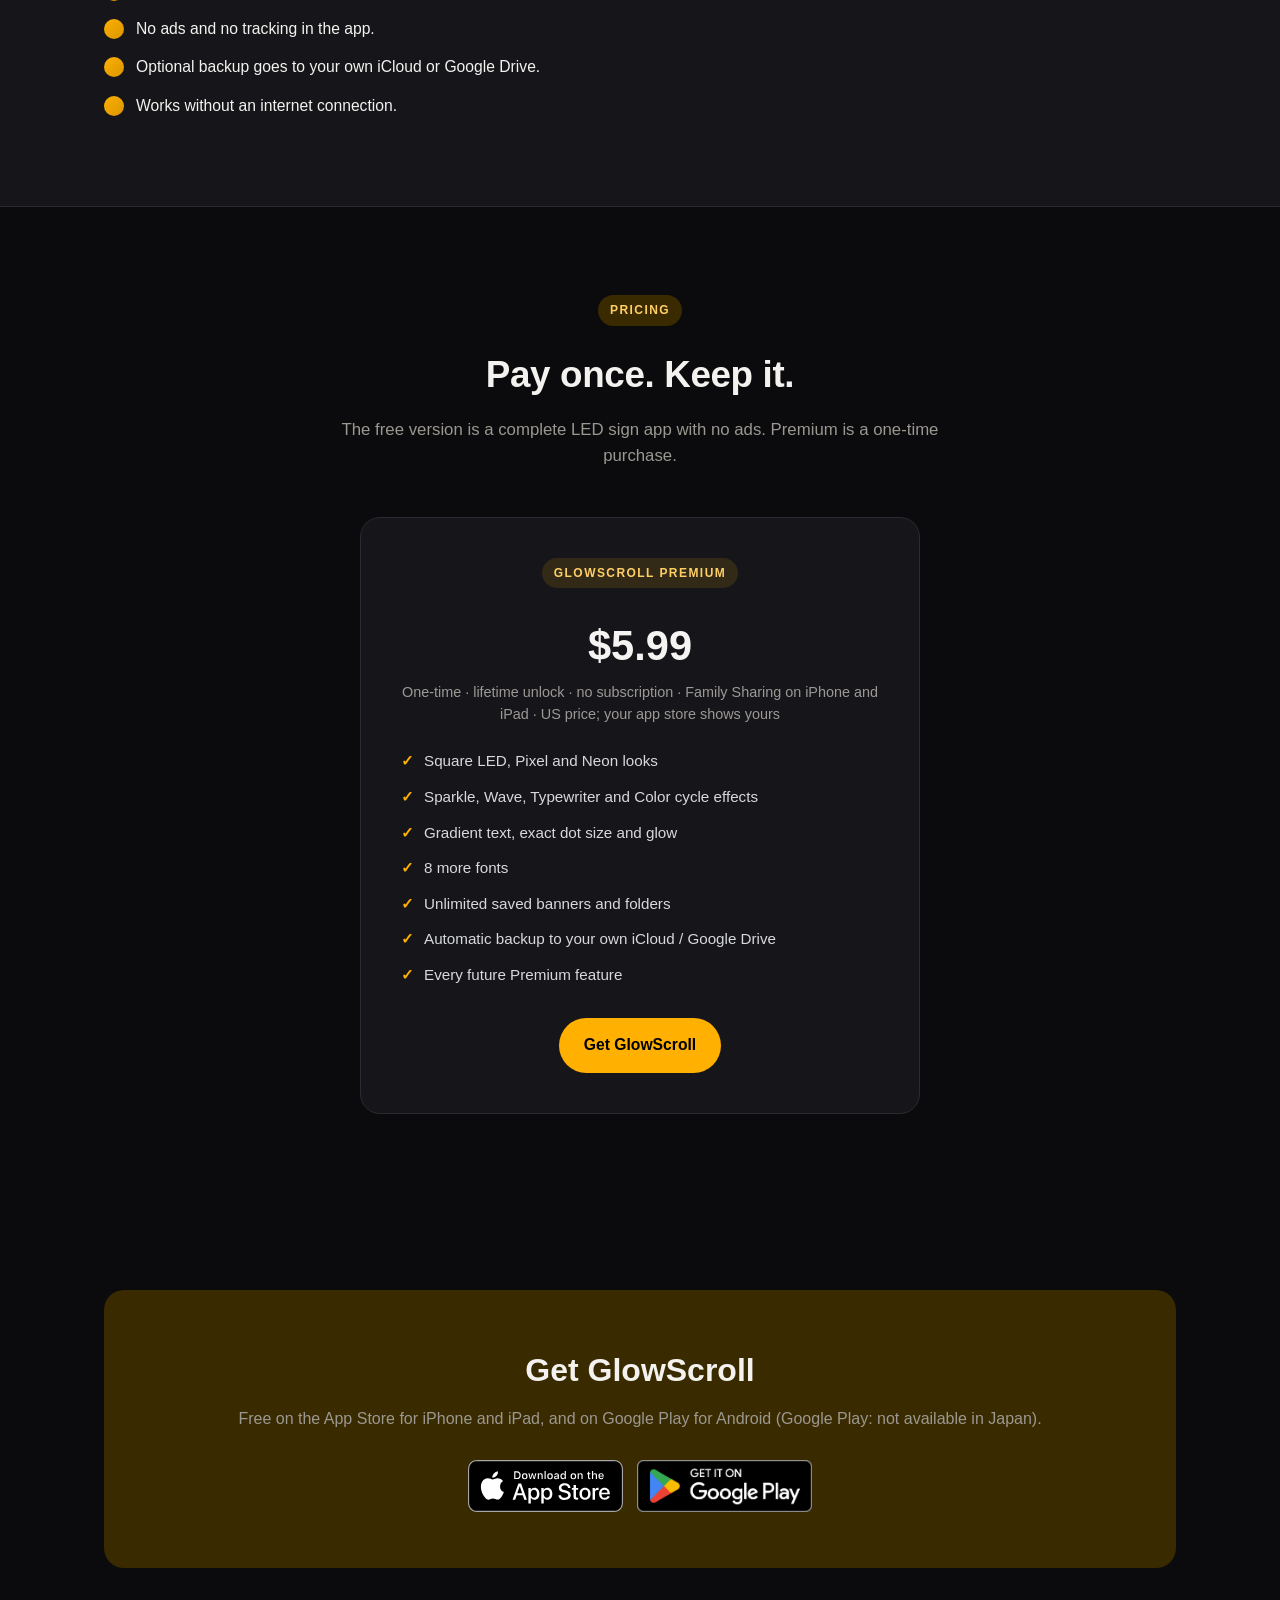
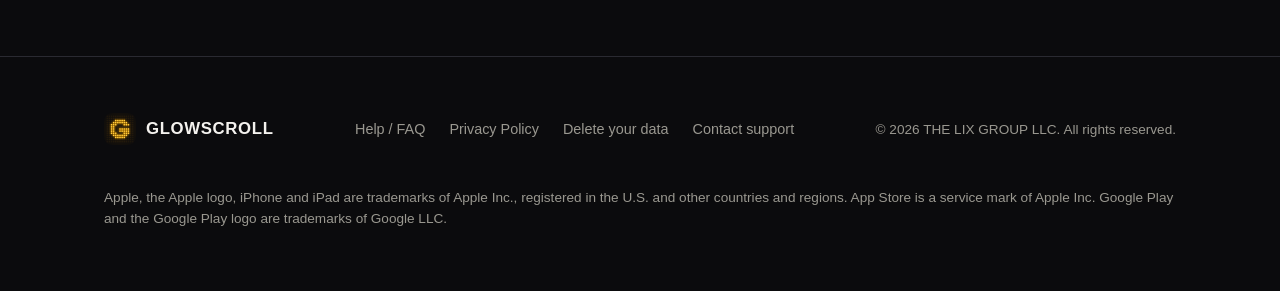
==== commit 4fb0ead7: "Home: "See it in action" row of app screenshots Five of the App Store screenshots (rendered from the" ====
--- a/index.html
+++ b/index.html
@@ -226,6 +226,23 @@
       </div>
     </section>
 
+    <section id="screenshots">
+      <div class="wrap">
+        <div class="section-head">
+          <span class="eyebrow">See it in action</span>
+          <h2>Straight from the app</h2>
+          <p>The same screens as on the App Store and Google Play.</p>
+        </div>
+        <ul class="shots" tabindex="0" aria-label="App screenshots">
+          <li><img src="/assets/img/screens/concert.webp" width="230" height="500" loading="lazy" alt="Your phone is the sign: a phone held up showing ROCK! in bright pink letters." /></li>
+          <li><img src="/assets/img/screens/home.webp" width="230" height="500" loading="lazy" alt="Type it. Show it: the GlowScroll home screen with a message, the Show and Style buttons, quick phrases and recent signs." /></li>
+          <li><img src="/assets/img/screens/editor.webp" width="230" height="500" loading="lazy" alt="Make it glow: the Style screen with LED, Smooth, Square LED, Pixel and Neon looks, fonts, size and dot settings." /></li>
+          <li><img src="/assets/img/screens/templates.webp" width="230" height="500" loading="lazy" alt="30 ready-made signs: the Templates screen with signs like THANK YOU!, HELLO and GO AHEAD." /></li>
+          <li><img src="/assets/img/screens/sports.webp" width="230" height="500" loading="lazy" alt="Cheer louder: a phone showing GOAL in green LED dots." /></li>
+        </ul>
+      </div>
+    </section>
+
     <section id="privacy" class="band">
       <div class="wrap band-inner">
         <div>
@@ -283,7 +300,7 @@
           <h2>Get GlowScroll</h2>
           <p>Free on the App Store for iPhone and iPad, and on Google Play for Android (Google Play: not available in Japan).</p>
           <div class="store-badges">
-            <a class="store-badge" href="https://apps.apple.com/app/id6823257051" rel="noopener" aria-label="Download GlowScroll on the App Store">
+            <a class="store-badge" href="https://apps.apple.com/app/apple-store/id6823257051?pt=129534275&amp;ct=site_download&amp;mt=8" rel="noopener" aria-label="Download GlowScroll on the App Store">
               <img src="/assets/img/badge-app-store.svg" width="156" height="52" loading="lazy" alt="Download on the App Store" />
             </a>
             <a class="store-badge" href="https://play.google.com/store/apps/details?id=com.lixlink.glowscroll&amp;utm_source=glowscroll.lixlink.com&amp;utm_medium=website&amp;utm_campaign=site_download&amp;referrer=utm_source%3Dglowscroll.lixlink.com%26utm_medium%3Dwebsite%26utm_campaign%3Dsite_download%26utm_content%3Ddownload_section" rel="noopener" aria-label="Get GlowScroll on Google Play">
--- a/assets/css/style.css
+++ b/assets/css/style.css
@@ -485,6 +485,45 @@
 .store-badge img {
   height: 52px;
   width: auto;
+}
+
+/* Screenshots: a row on wide screens, swipeable on phones */
+
+.shots {
+  display: flex;
+  gap: 16px;
+  list-style: none;
+  margin: 0;
+  padding: 0 0 12px;
+  overflow-x: auto;
+  scroll-snap-type: x mandatory;
+}
+
+.shots li {
+  flex: 0 0 200px;
+  scroll-snap-align: center;
+}
+
+.shots img {
+  display: block;
+  width: 100%;
+  height: auto;
+  border-radius: var(--radius-sm);
+  border: 1px solid var(--border);
+}
+
+.shots:focus-visible {
+  outline: 2px solid var(--accent);
+  outline-offset: 4px;
+}
+
+/* Centers the row when it fits; auto margins (unlike justify-content) never clip it when it scrolls */
+.shots li:first-child {
+  margin-left: auto;
+}
+
+.shots li:last-child {
+  margin-right: auto;
 }
 
 /* Footer */
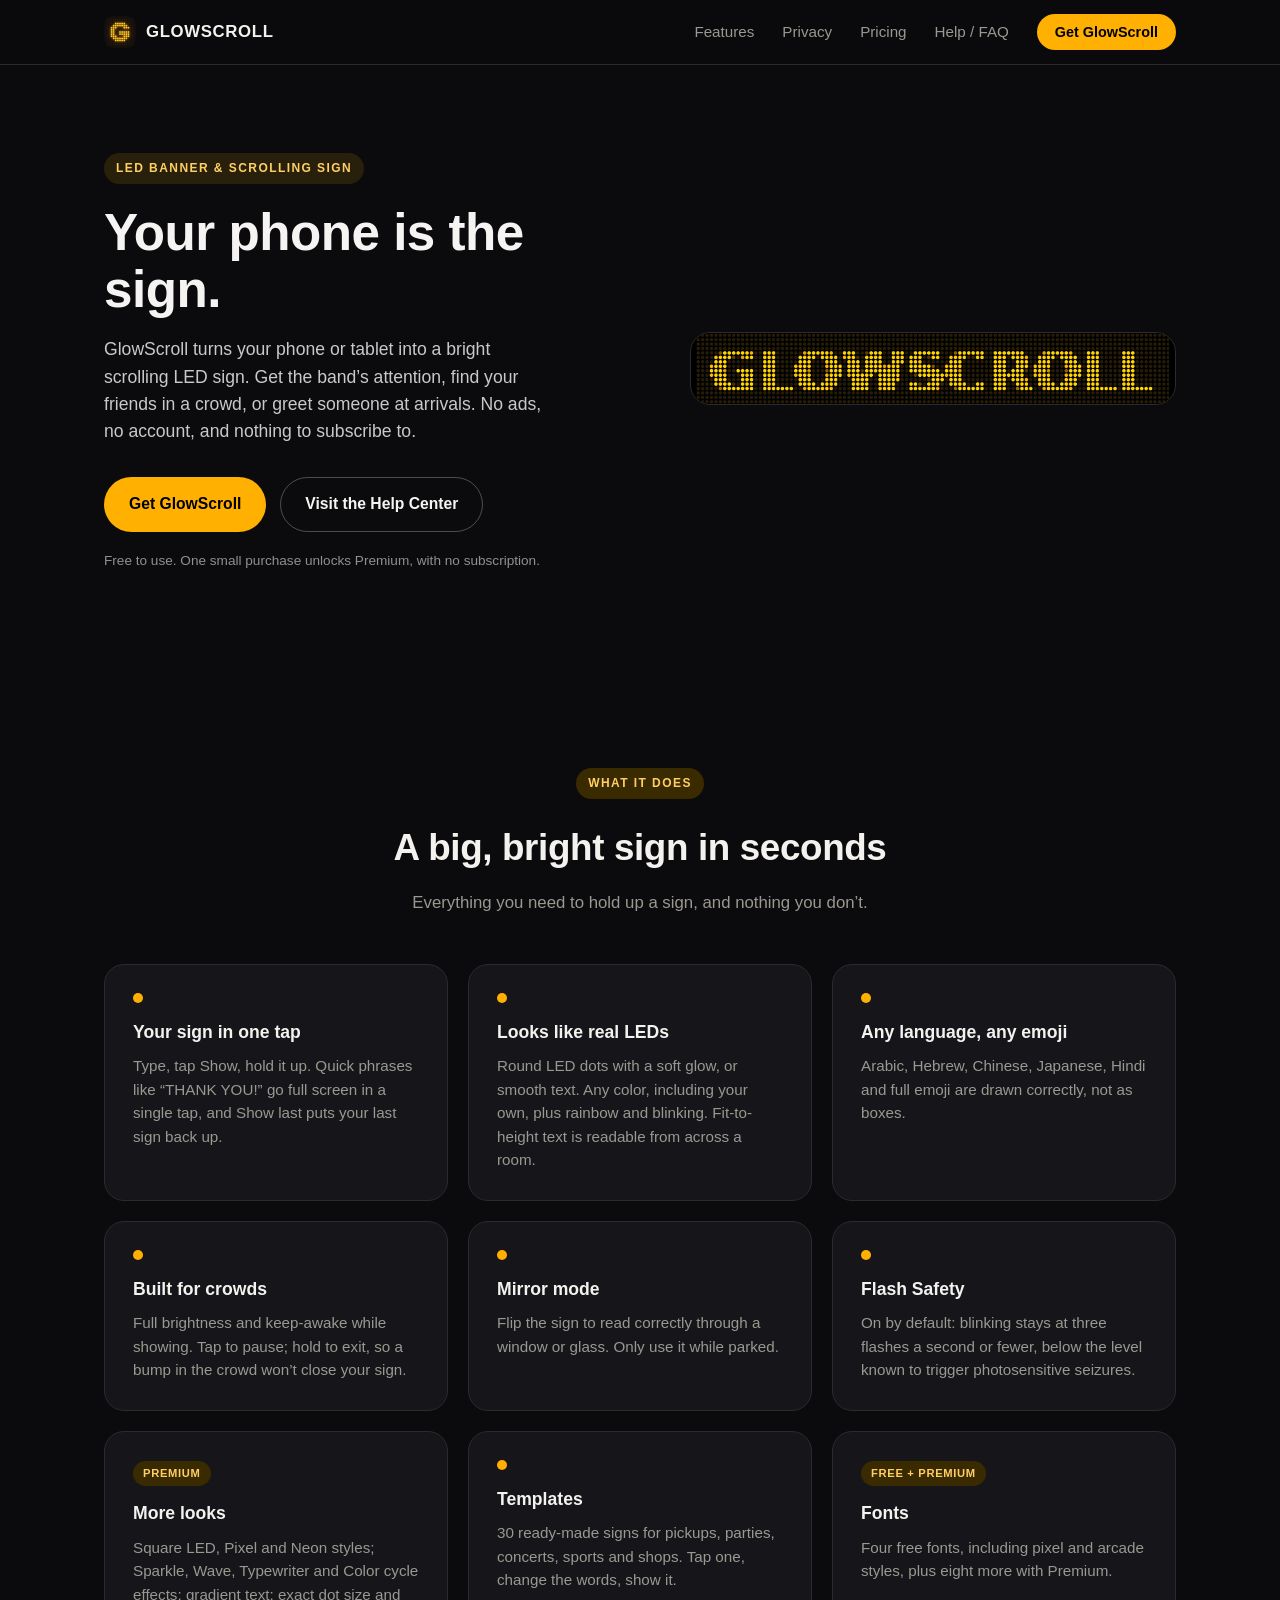
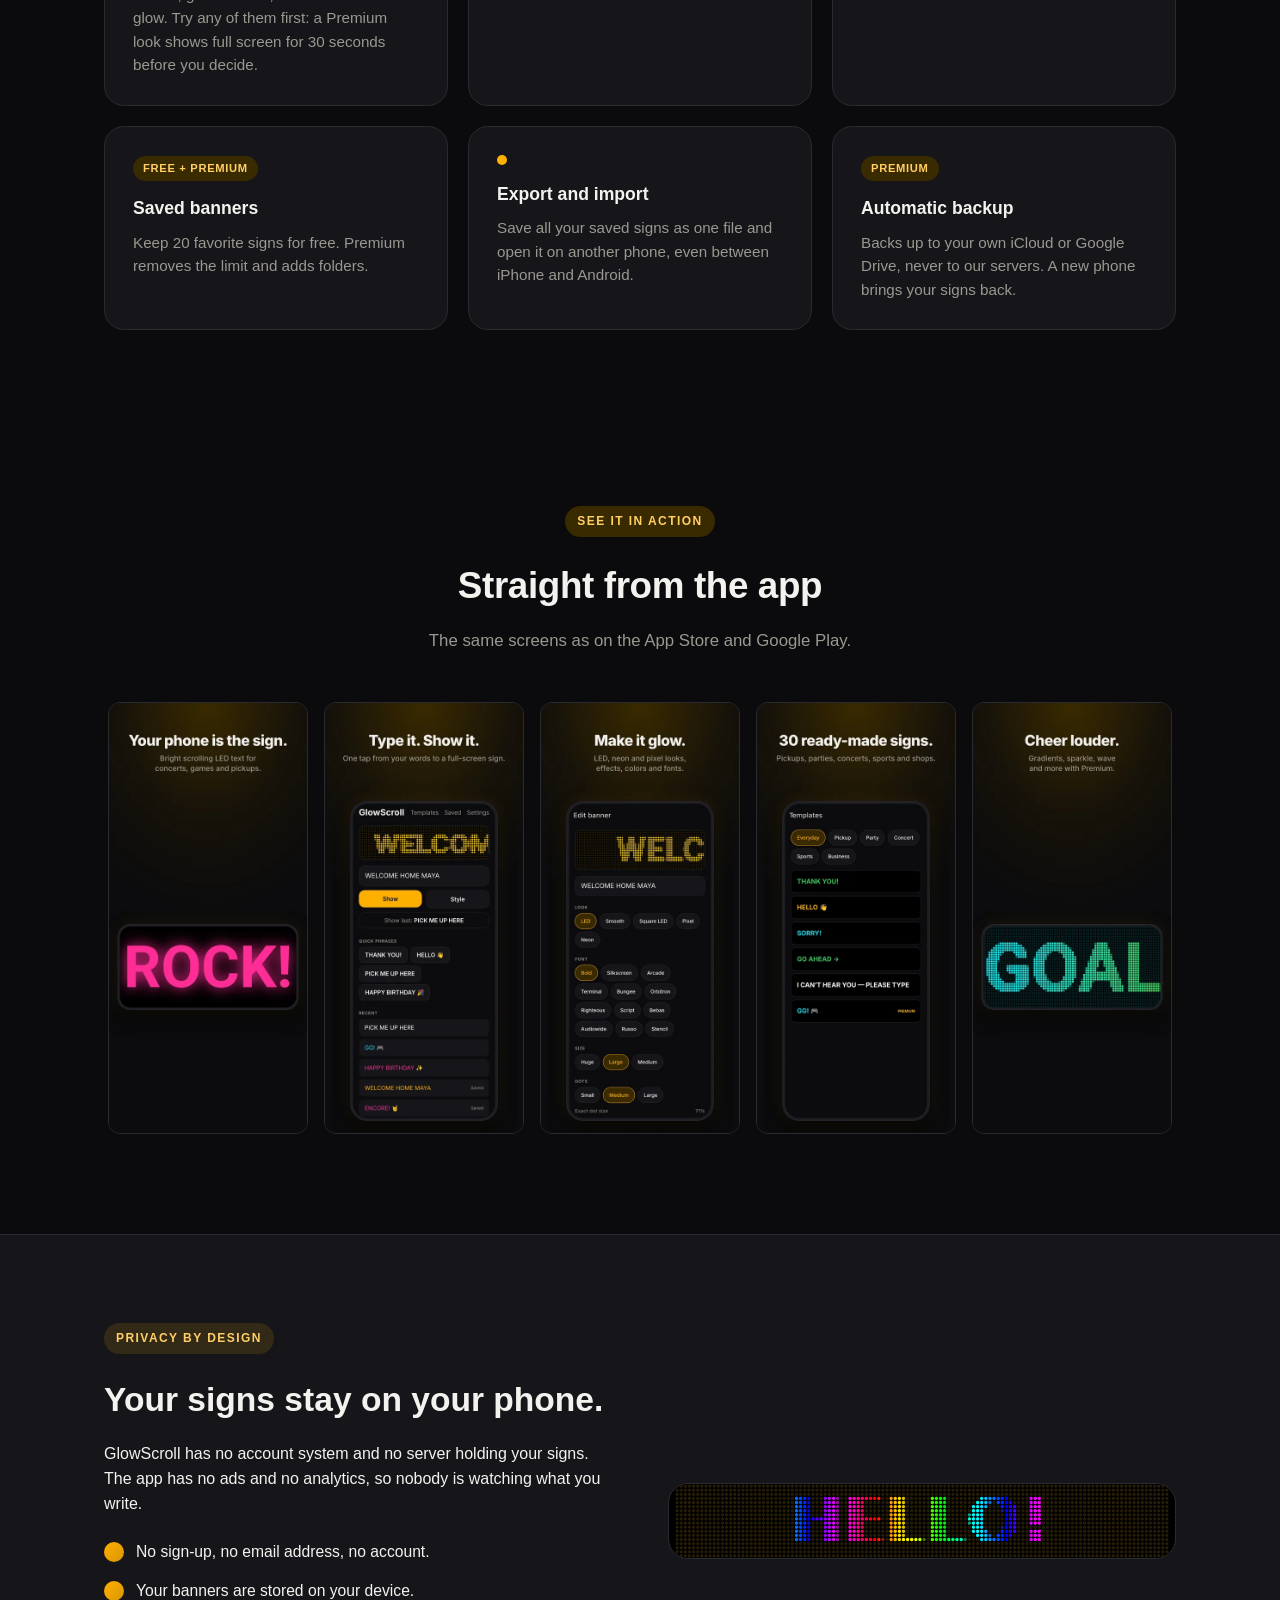
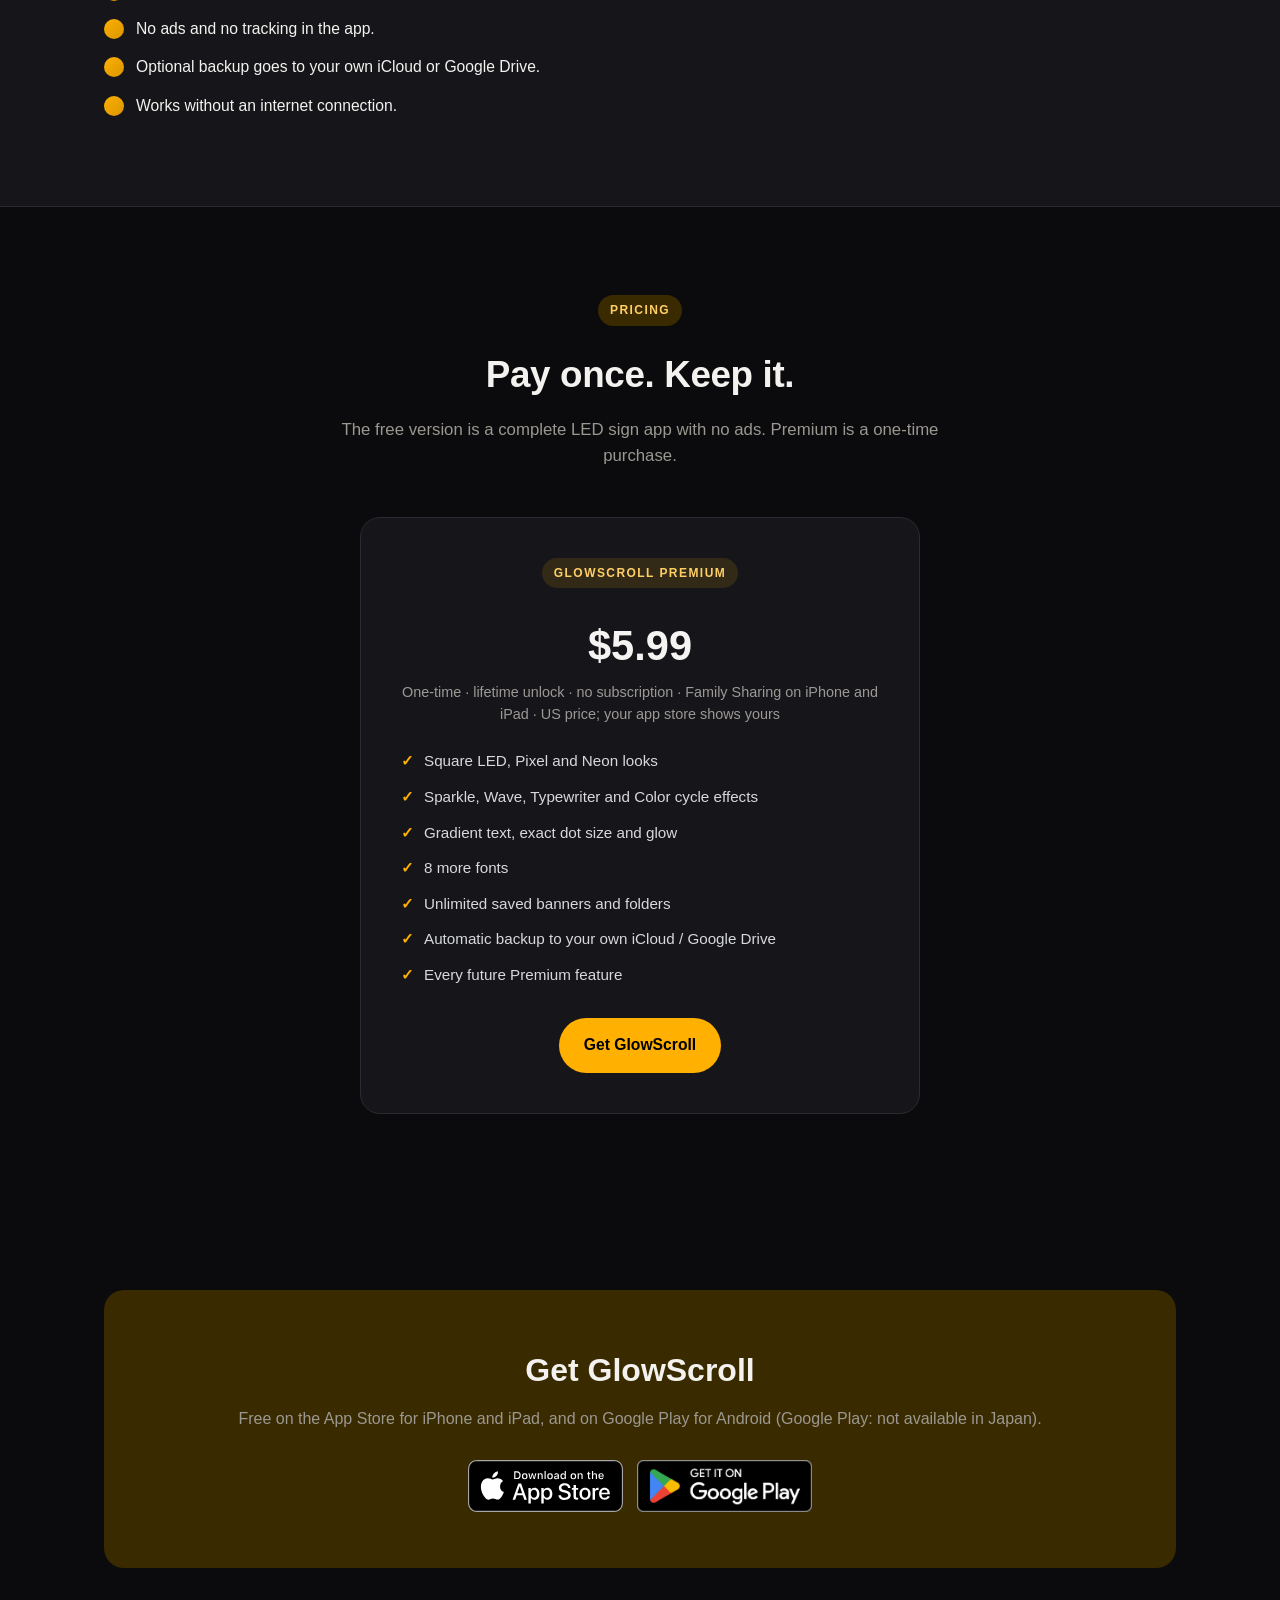
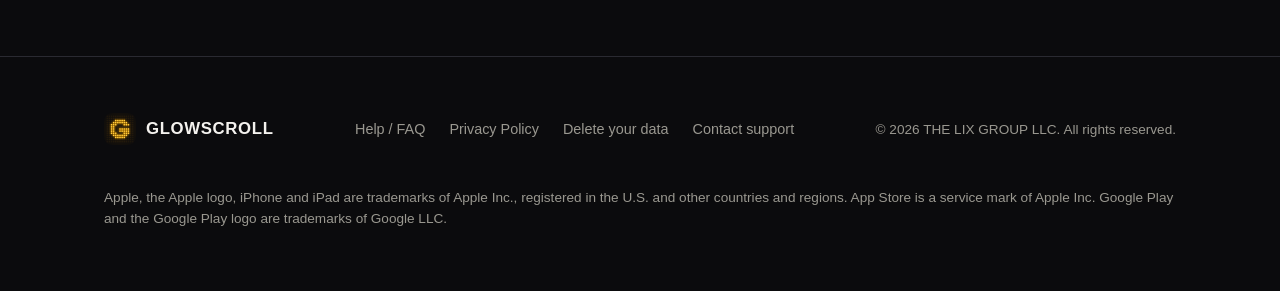
==== commit 2bf4cc65: "Fix /code-review of the screenshot row - Remove the unused .screens and .phone-shot rules (an earlie" ====
--- a/index.html
+++ b/index.html
@@ -200,7 +200,7 @@
           <div class="card">
             <div class="icon-dot"></div>
             <h3>Templates</h3>
-            <p>Over 20 ready-made signs for pickups, parties, concerts, sports and shops. Tap one, change the words, show it.</p>
+            <p>30 ready-made signs for pickups, parties, concerts, sports and shops. Tap one, change the words, show it.</p>
           </div>
           <div class="card">
             <div class="tag">Free + Premium</div>
@@ -234,11 +234,11 @@
           <p>The same screens as on the App Store and Google Play.</p>
         </div>
         <ul class="shots" tabindex="0" aria-label="App screenshots">
-          <li><img src="/assets/img/screens/concert.webp" width="230" height="500" loading="lazy" alt="Your phone is the sign: a phone held up showing ROCK! in bright pink letters." /></li>
+          <li><img src="/assets/img/screens/concert.webp" width="230" height="500" loading="lazy" alt="Your phone is the sign: a phone turned sideways showing ROCK! in glowing pink neon letters." /></li>
           <li><img src="/assets/img/screens/home.webp" width="230" height="500" loading="lazy" alt="Type it. Show it: the GlowScroll home screen with a message, the Show and Style buttons, quick phrases and recent signs." /></li>
           <li><img src="/assets/img/screens/editor.webp" width="230" height="500" loading="lazy" alt="Make it glow: the Style screen with LED, Smooth, Square LED, Pixel and Neon looks, fonts, size and dot settings." /></li>
           <li><img src="/assets/img/screens/templates.webp" width="230" height="500" loading="lazy" alt="30 ready-made signs: the Templates screen with signs like THANK YOU!, HELLO and GO AHEAD." /></li>
-          <li><img src="/assets/img/screens/sports.webp" width="230" height="500" loading="lazy" alt="Cheer louder: a phone showing GOAL in green LED dots." /></li>
+          <li><img src="/assets/img/screens/sports.webp" width="230" height="500" loading="lazy" alt="Cheer louder: a phone turned sideways showing GOAL in square LED pixels with a cyan-to-green gradient, a Premium look." /></li>
         </ul>
       </div>
     </section>
--- a/assets/css/style.css
+++ b/assets/css/style.css
@@ -189,16 +189,6 @@
 .hero-art {
   display: flex;
   justify-content: center;
-}
-
-/* App screenshots cropped to the phone frame. The crop cuts the phone off
-   at the bottom, so fade it out instead of showing a hard edge. */
-.phone-shot {
-  width: 100%;
-  max-width: 380px;
-  height: auto;
-  -webkit-mask-image: linear-gradient(to bottom, #000 78%, transparent);
-  mask-image: linear-gradient(to bottom, #000 78%, transparent);
 }
 
 .hero-note {
@@ -380,24 +370,6 @@
   justify-content: center;
 }
 
-/* Screenshot strip under the feature grid. Four across on desktop; a
-   horizontal scroller on small screens. */
-.screens {
-  list-style: none;
-  margin: 56px 0 0;
-  padding: 0;
-  display: grid;
-  grid-template-columns: repeat(5, 1fr);
-  gap: 20px;
-}
-
-.screens img {
-  width: 100%;
-  height: auto;
-  border-radius: var(--radius);
-  border: 1px solid var(--border);
-}
-
 /* Pricing */
 
 .pricing-card {
@@ -744,21 +716,6 @@
   .hero-inner {
     grid-template-columns: 1fr;
     padding-top: 56px;
-  }
-
-  .phone-shot {
-    max-width: 300px;
-  }
-
-  .screens {
-    grid-template-columns: repeat(5, 64%);
-    overflow-x: auto;
-    scroll-snap-type: x mandatory;
-    padding-bottom: 8px;
-  }
-
-  .screens li {
-    scroll-snap-align: start;
   }
 
   .grid {
@@ -835,10 +792,6 @@
     grid-template-columns: 1fr;
   }
 
-  .screens {
-    grid-template-columns: repeat(5, 78%);
-  }
-
   .pricing-card,
   .cta-band {
     padding: 32px 22px;
@@ -914,7 +867,7 @@
   }
 }
 
-/* LED-style hero sign (stands in for screenshots until device builds exist). */
+/* LED-style hero sign, drawn with the app's own LED shader. */
 .led-sign {
   width: 100%;
   max-width: 520px;
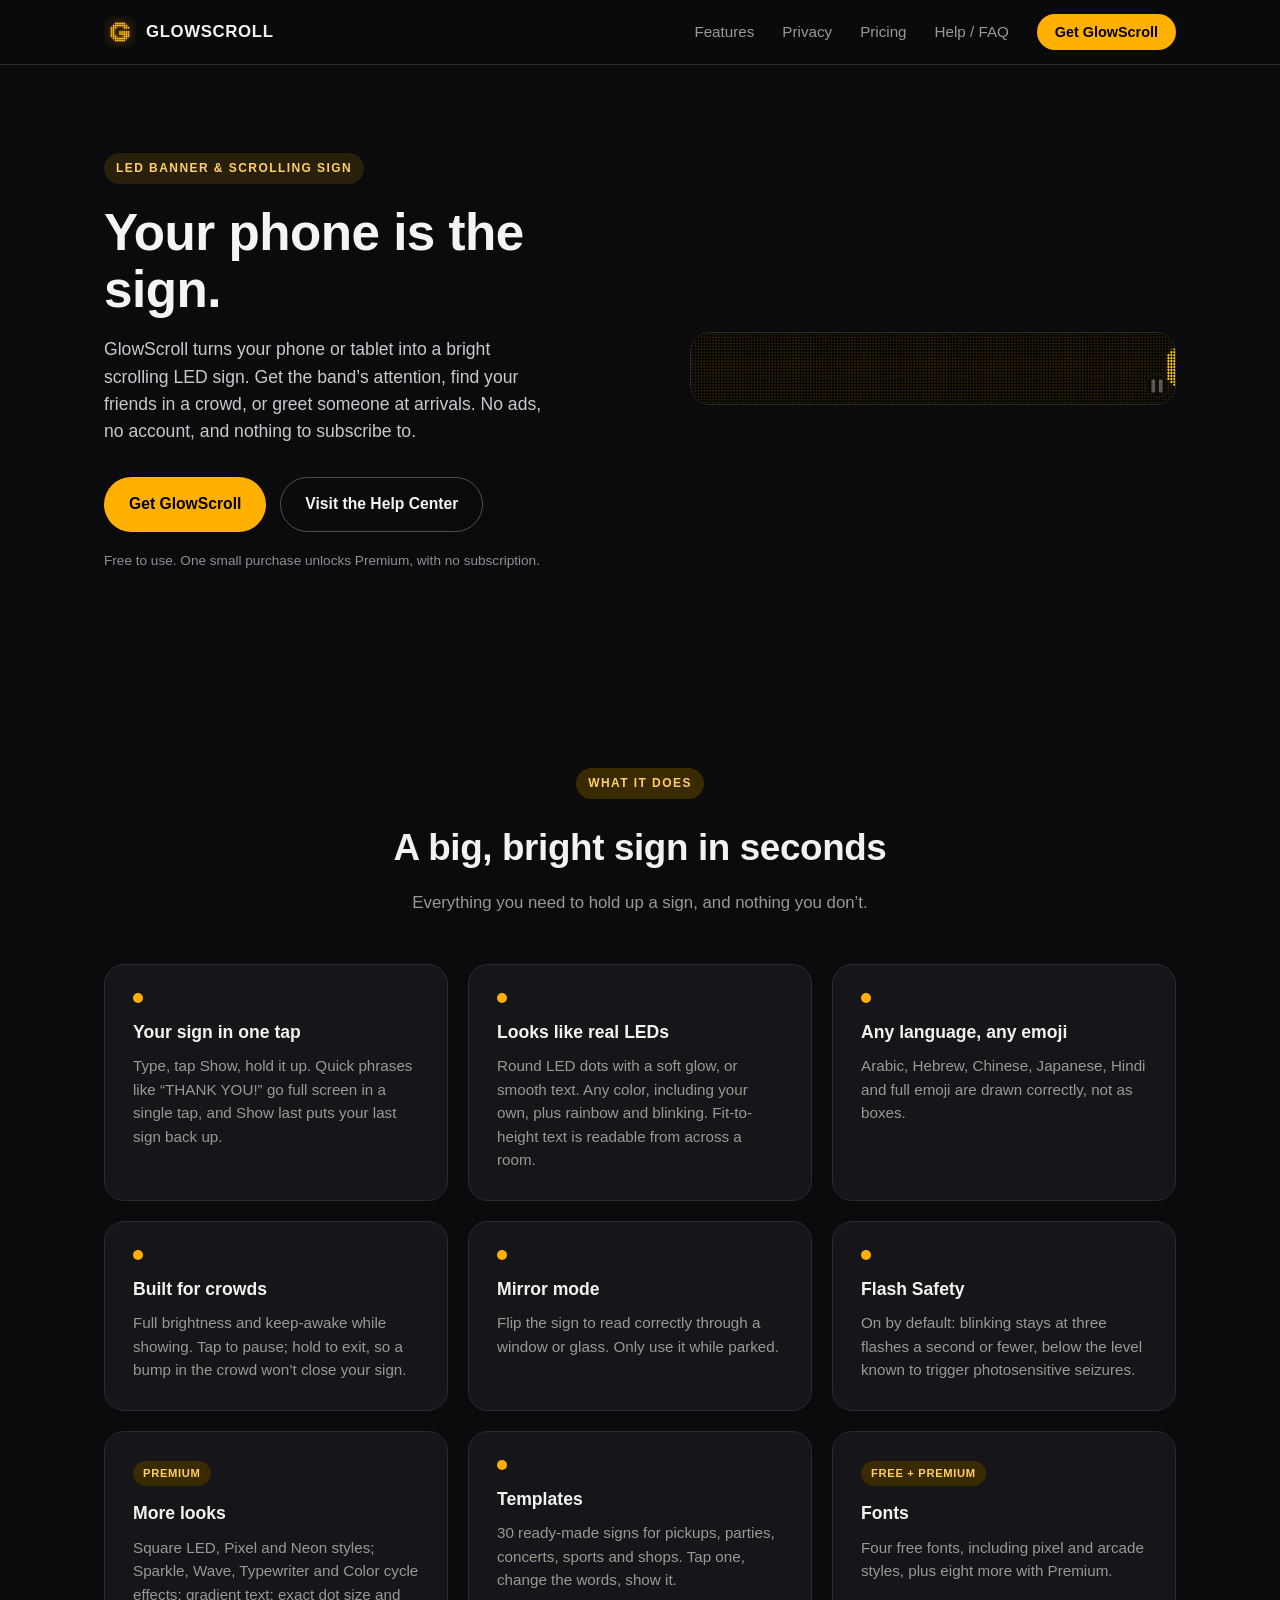
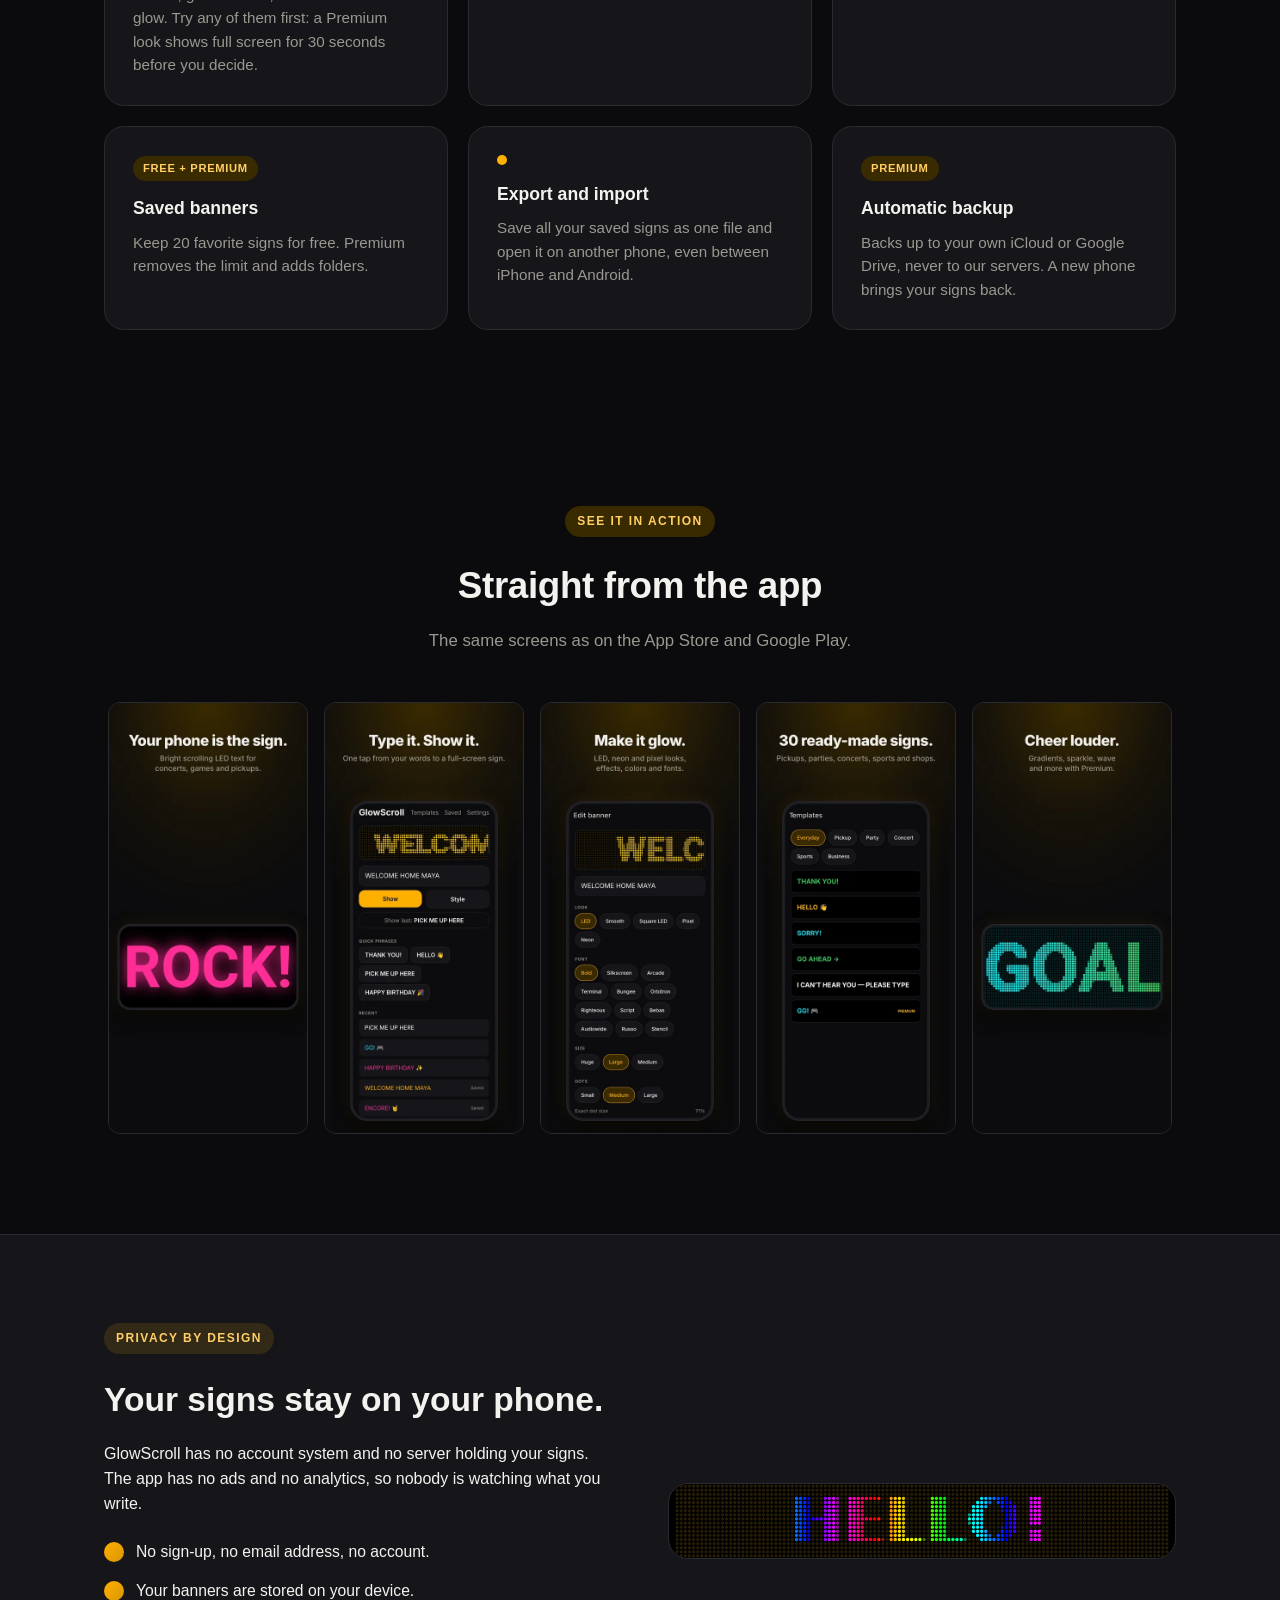
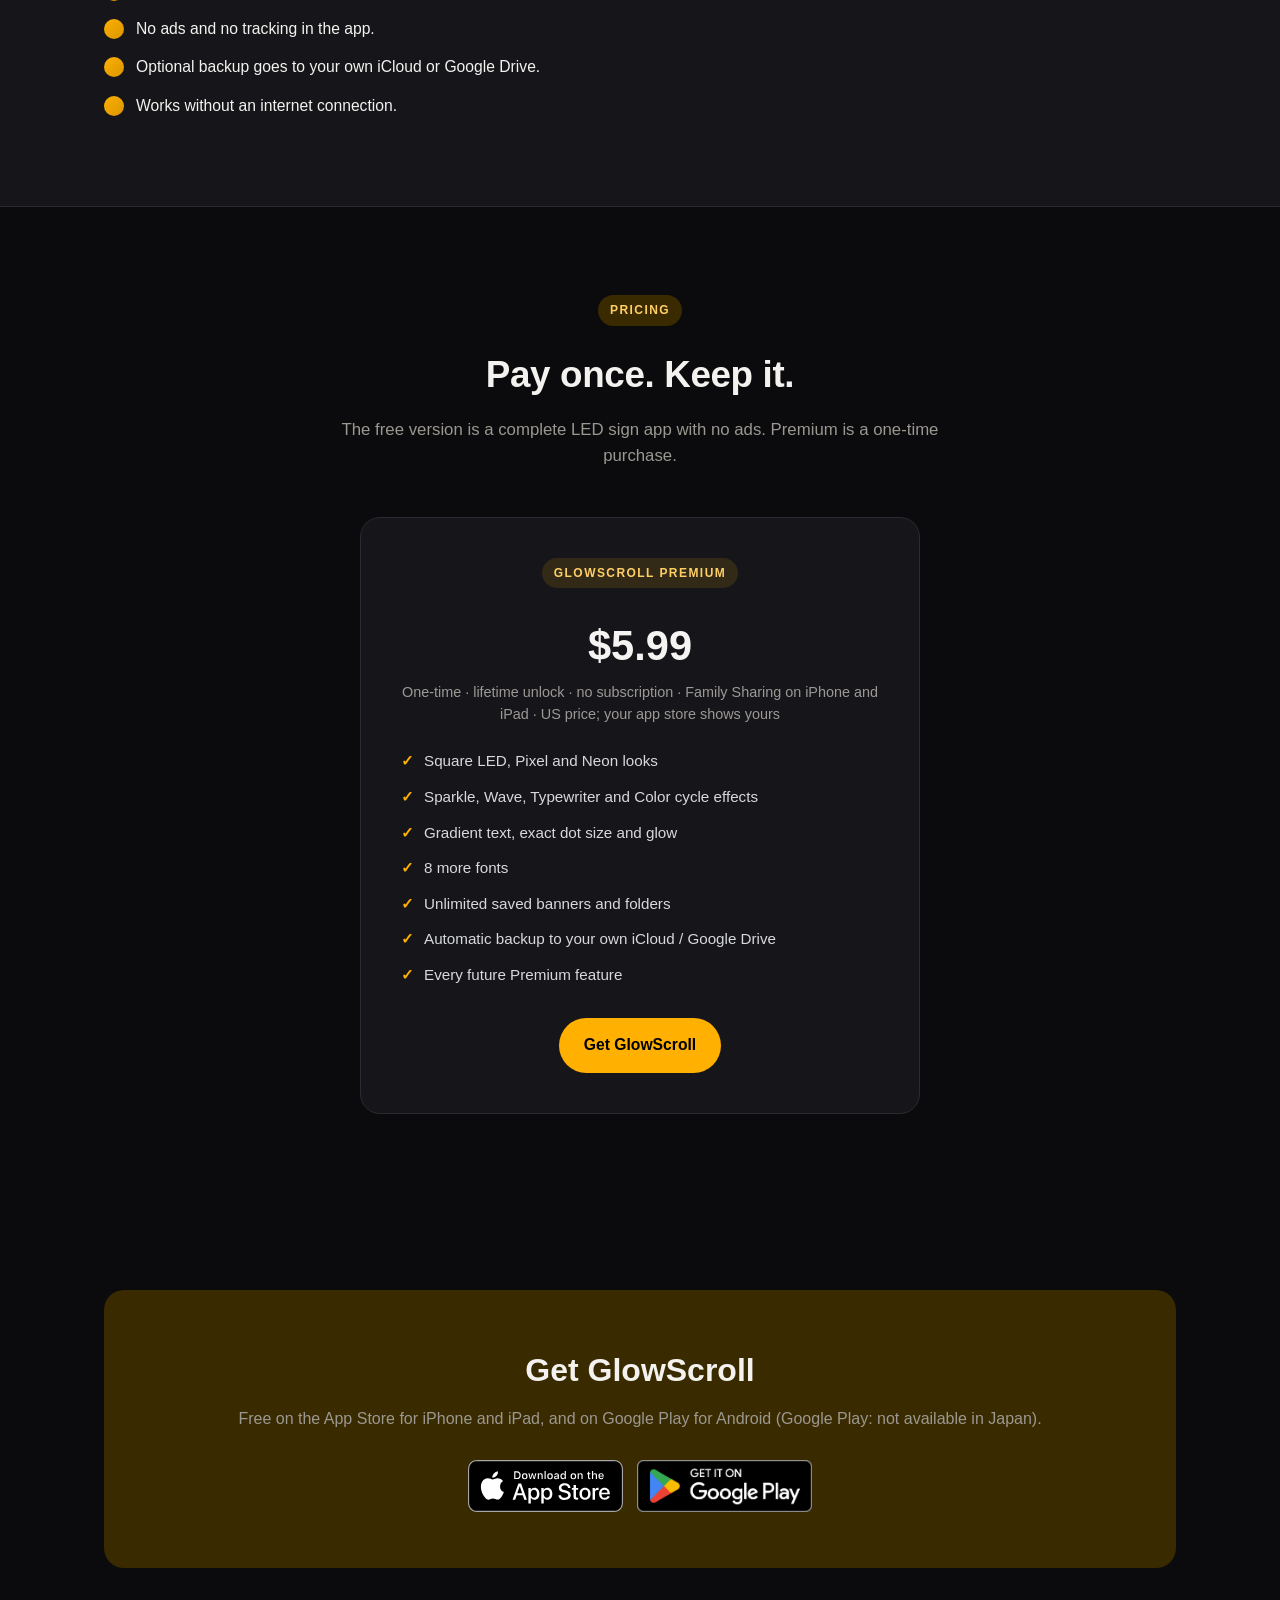
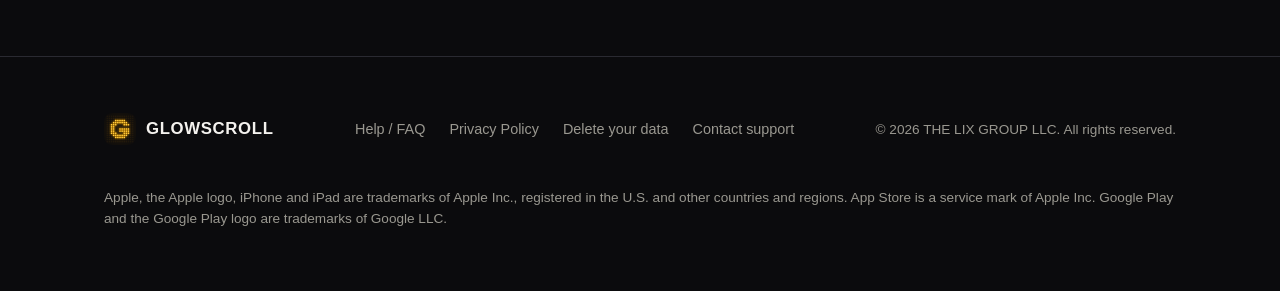
==== commit 9fbc9965: "Home: scroll the hero LED sign, glow buttons on hover and focus The hero sign now scrolls like the a" ====
--- a/index.html
+++ b/index.html
@@ -148,6 +148,7 @@
         <div class="hero-art">
           <div class="led-sign">
             <img src="/assets/img/hero-sign.png" width="1600" height="240" alt="GLOWSCROLL in amber LED dots on a black sign." style="width:100%;height:100%;object-fit:contain" />
+            <div class="led-scroll" aria-hidden="true"><div class="led-scroll-track"></div></div>
           </div>
         </div>
       </div>
--- a/assets/css/style.css
+++ b/assets/css/style.css
@@ -241,6 +241,36 @@
 .btn-outline:hover {
   border-color: var(--accent-pressed);
   color: var(--accent-text);
+}
+
+/* A soft amber glow on hover and keyboard focus, like a lit LED. It lights
+   once and stays; nothing loops. The fade only plays for visitors who
+   haven't asked for reduced motion. */
+.btn-primary:hover,
+.btn-primary:focus-visible,
+.nav-links a.nav-cta:hover,
+.nav-links a.nav-cta:focus-visible {
+  box-shadow: 0 0 18px rgba(255, 176, 0, 0.45);
+}
+
+.btn-ghost:hover,
+.btn-ghost:focus-visible,
+.btn-outline:hover,
+.btn-outline:focus-visible {
+  box-shadow: 0 0 14px rgba(255, 176, 0, 0.2);
+}
+
+.btn:focus-visible,
+.nav-links a.nav-cta:focus-visible {
+  outline: 2px solid var(--accent);
+  outline-offset: 3px;
+}
+
+@media (prefers-reduced-motion: no-preference) {
+  .btn,
+  .nav-links a.nav-cta {
+    transition: box-shadow 0.2s ease, background-color 0.2s ease, border-color 0.2s ease, color 0.2s ease;
+  }
 }
 
 /* Sections */
@@ -876,9 +906,87 @@
   border: 1px solid var(--border);
   background: #000;
   overflow: hidden;
+  position: relative;
 }
 .led-sign svg {
   display: block;
   width: 100%;
   height: 100%;
 }
+
+/* The scrolling sign. Off by default: the still image shows for visitors who
+   ask for reduced motion, and in browsers without container units.
+   hero-sign-scroll.png is one loop of the app's default banner (24 rows,
+   16 LEDs a second), drawn with the app's LED shader by
+   store/tools/site-sign.mjs in the app repo, which prints the loop length
+   (--sign-loop and the steps() count below must both match it). The
+   track holds two loops side by side and moves one LED per step, like the
+   app, so the dot grid stays put while the text moves across it. */
+.led-scroll,
+.led-pause {
+  display: none;
+}
+
+@media (prefers-reduced-motion: no-preference) {
+  @supports (height: 1cqh) {
+    .led-sign {
+      container-type: size;
+    }
+
+    .led-scroll {
+      --sign-loop: 299; /* LEDs per loop; site-sign.mjs prints it */
+      --led: calc(100cqh / 24); /* one LED; the sign is 24 rows */
+      display: block;
+      position: absolute;
+      inset: 0;
+      background: #000;
+    }
+
+    .led-scroll-track {
+      height: 100%;
+      width: calc(var(--led) * var(--sign-loop) * 2);
+      background: url('/assets/img/hero-sign-scroll.png') left top / auto 100% repeat-x;
+      animation: led-scroll calc(var(--sign-loop) * 1s / 16) steps(299) infinite;
+    }
+
+    .led-sign.paused .led-scroll-track {
+      animation-play-state: paused;
+    }
+
+    .led-pause {
+      display: grid;
+      place-items: center;
+      position: absolute;
+      right: 6px;
+      bottom: 6px;
+      width: 24px;
+      height: 24px;
+      padding: 0;
+      border-radius: 50%;
+      border: 1px solid var(--border);
+      background: rgba(11, 11, 13, 0.8);
+      color: var(--text-muted);
+      cursor: pointer;
+      opacity: 0.55;
+      transition: opacity 0.2s ease;
+    }
+
+    .led-pause:hover,
+    .led-pause:focus-visible,
+    .led-sign.paused .led-pause {
+      opacity: 1;
+      color: var(--text);
+    }
+
+    .led-pause:focus-visible {
+      outline: 2px solid var(--accent);
+      outline-offset: 2px;
+    }
+  }
+}
+
+@keyframes led-scroll {
+  to {
+    transform: translateX(calc(var(--led) * var(--sign-loop) * -1));
+  }
+}
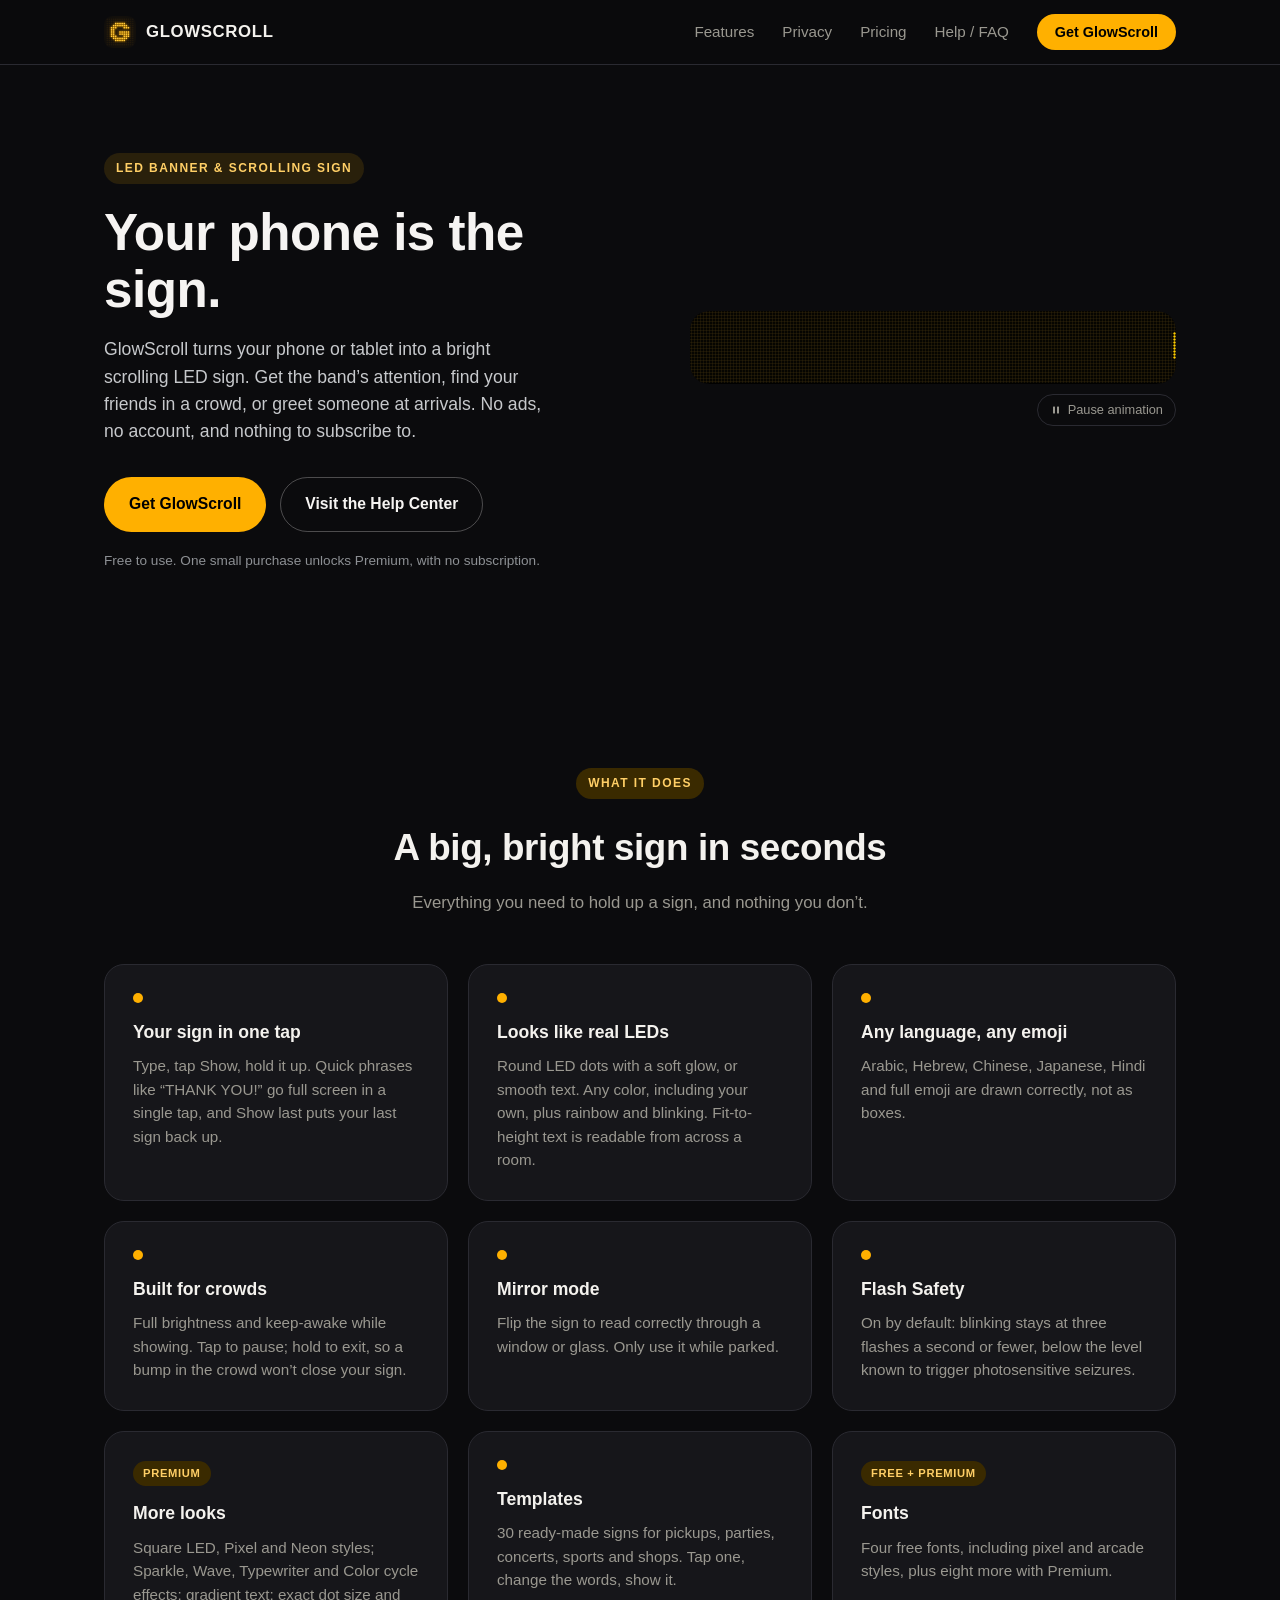
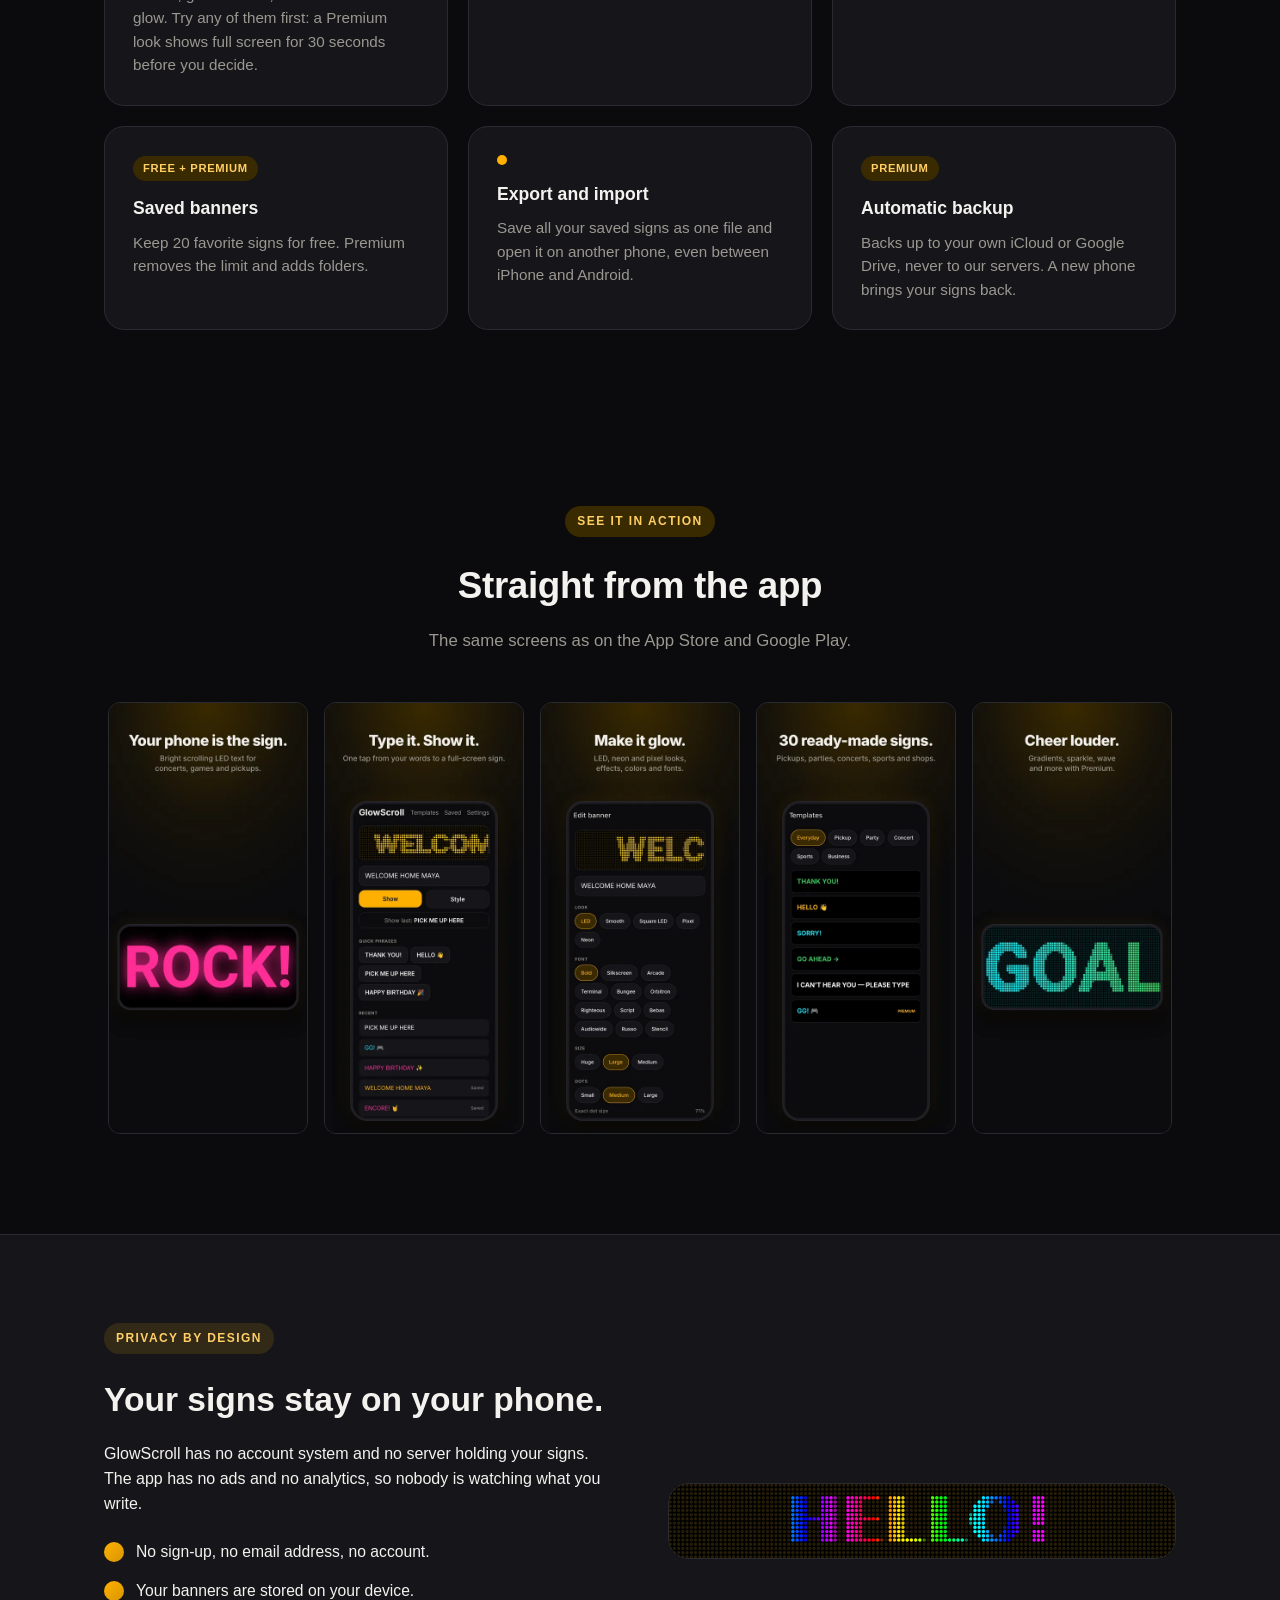
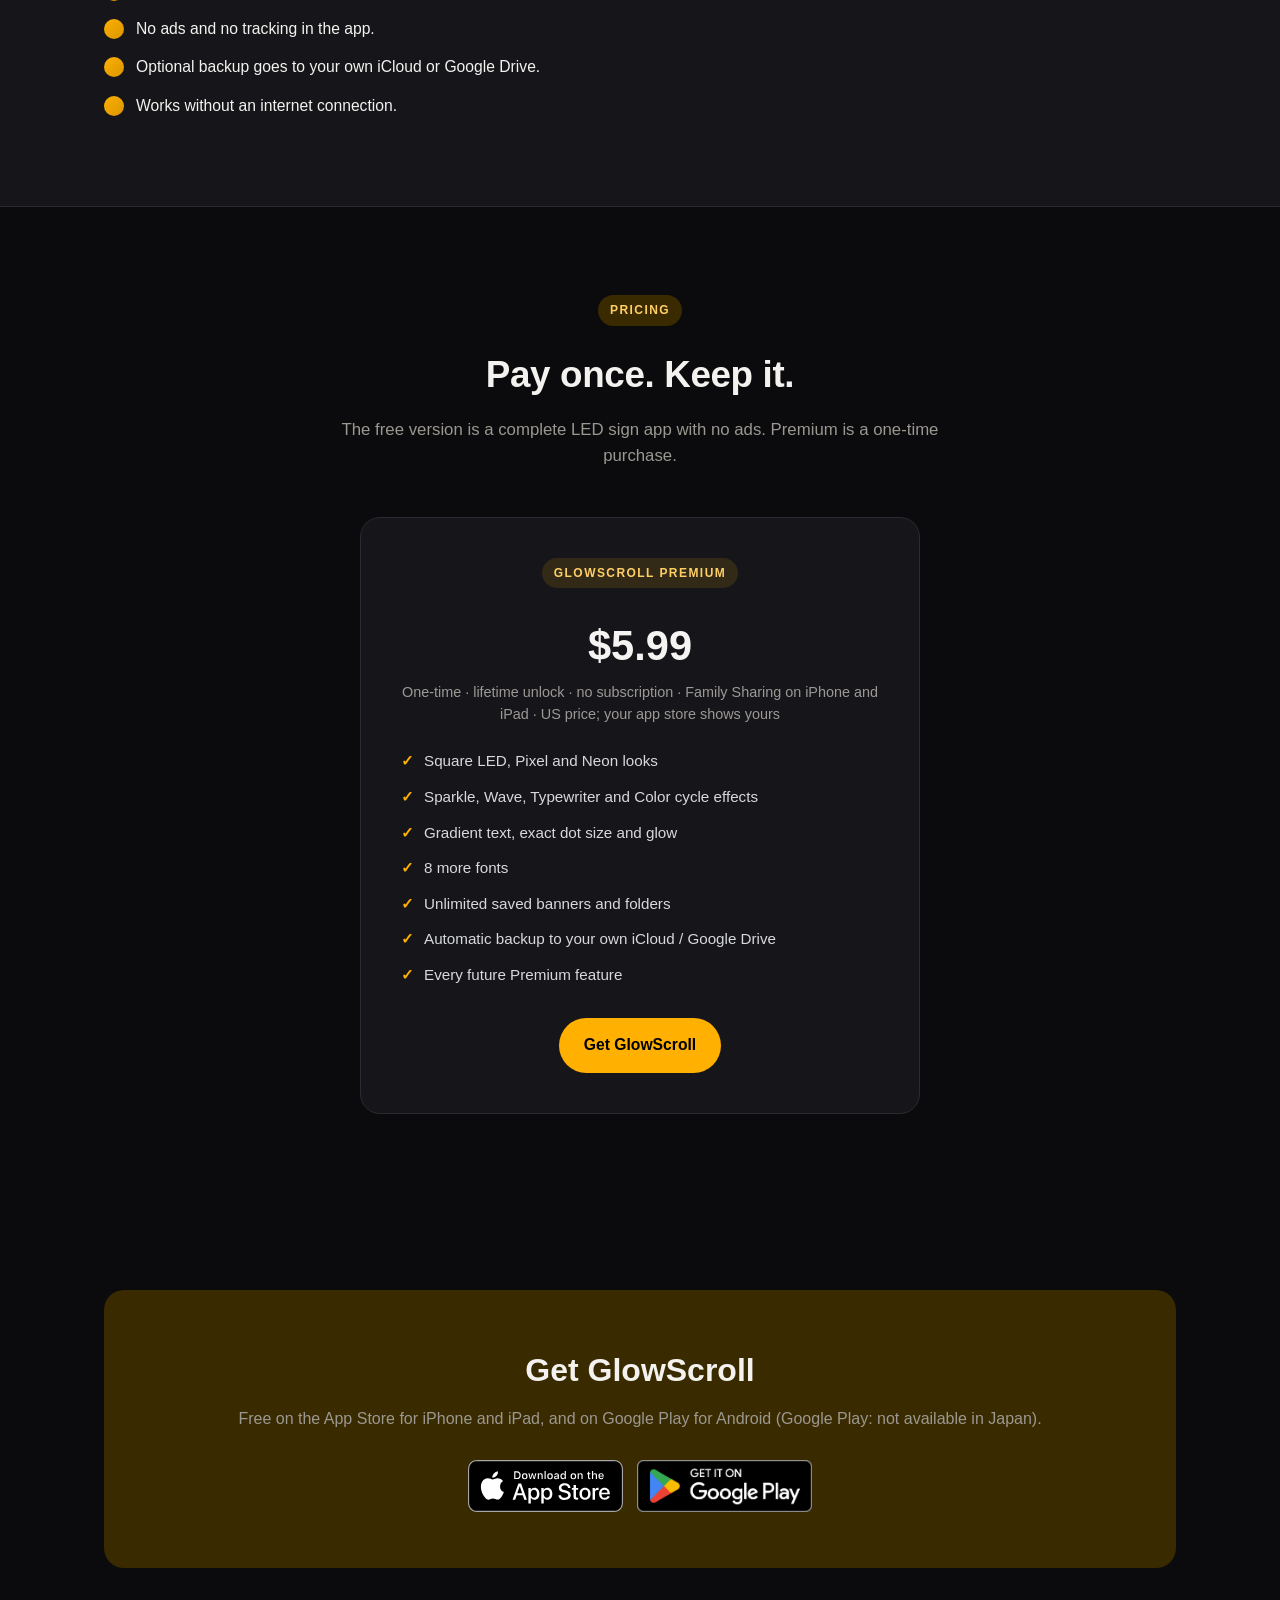
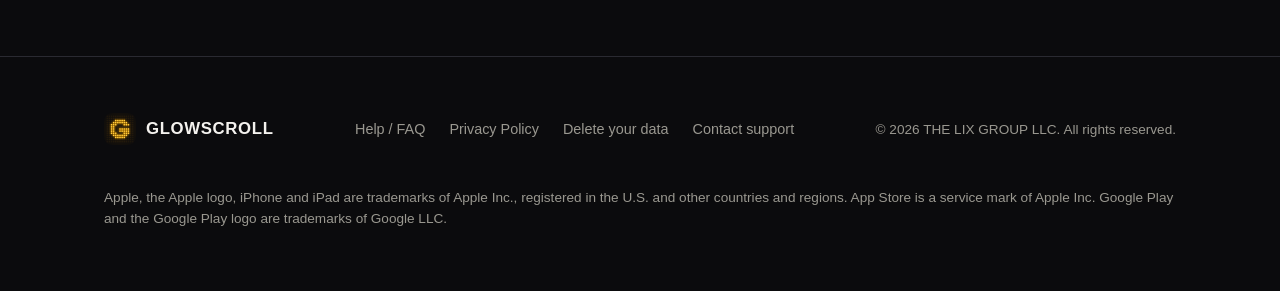
==== commit 83ffc3f5: "Fix /code-review of the scrolling hero sign - One LED is rounded to whole pixels, so each step moves" ====
--- a/index.html
+++ b/index.html
@@ -33,6 +33,7 @@
   <link rel="apple-touch-icon" href="/assets/img/apple-touch-icon.png" />
   <meta name="apple-itunes-app" content="app-id=6823257051" />
   <link rel="stylesheet" href="/assets/css/style.css" />
+  <link rel="preload" href="/assets/img/hero-sign-scroll.png" as="image" media="(prefers-reduced-motion: no-preference)" />
   <script type="application/ld+json">
 {
   "@context": "https://schema.org",
--- a/assets/css/style.css
+++ b/assets/css/style.css
@@ -903,7 +903,10 @@
   max-width: 520px;
   aspect-ratio: 20 / 3;
   border-radius: var(--radius);
-  border: 1px solid var(--border);
+  /* An inset outline rather than a border, so the whole height is sign and
+     the scrolling sign's LEDs round to the larger whole pixel. */
+  outline: 1px solid var(--border);
+  outline-offset: -1px;
   background: #000;
   overflow: hidden;
   position: relative;
@@ -915,67 +918,83 @@
 }
 
 /* The scrolling sign. Off by default: the still image shows for visitors who
-   ask for reduced motion, and in browsers without container units.
+   ask for reduced motion, and in browsers without container units or round().
    hero-sign-scroll.png is one loop of the app's default banner (24 rows,
-   16 LEDs a second), drawn with the app's LED shader by
-   store/tools/site-sign.mjs in the app repo, which prints the loop length
-   (--sign-loop and the steps() count below must both match it). The
-   track holds two loops side by side and moves one LED per step, like the
-   app, so the dot grid stays put while the text moves across it. */
+   16 LEDs a second, 10 px per LED), drawn with the app's LED shader by
+   store/tools/site-sign.mjs in the app repo, which prints --sign-loop and
+   --sign-start (CI checks --sign-loop against the image's width). The track
+   holds two loops side by side and moves one LED per step, like the app, so
+   the dot grid stays put while the text moves across it. One LED is rounded
+   down to whole pixels, so every step moves the image by the same whole
+   number of pixels: no shimmer, and no seam where the loop wraps. */
 .led-scroll,
-.led-pause {
+.led-controls {
   display: none;
 }
 
 @media (prefers-reduced-motion: no-preference) {
-  @supports (height: 1cqh) {
-    .led-sign {
+  @supports (height: round(down, 1cqh, 1px)) {
+    .hero-art {
+      flex-direction: column;
+      align-items: center;
+    }
+
+    .hero .led-sign {
       container-type: size;
     }
 
     .led-scroll {
-      --sign-loop: 299; /* LEDs per loop; site-sign.mjs prints it */
-      --led: calc(100cqh / 24); /* one LED; the sign is 24 rows */
-      display: block;
+      --sign-loop: 299; /* LEDs per loop */
+      --sign-start: 147; /* LEDs into the loop where the text is centered, as in the still sign */
+      --led: round(down, 100cqh / 24, 1px); /* one LED; the sign is 24 rows */
+      display: flex;
+      align-items: center;
       position: absolute;
       inset: 0;
       background: #000;
     }
 
     .led-scroll-track {
-      height: 100%;
+      flex: none;
+      height: calc(var(--led) * 24);
       width: calc(var(--led) * var(--sign-loop) * 2);
-      background: url('/assets/img/hero-sign-scroll.png') left top / auto 100% repeat-x;
-      animation: led-scroll calc(var(--sign-loop) * 1s / 16) steps(299) infinite;
+      background: url('/assets/img/hero-sign-scroll.png') left top / calc(var(--led) * var(--sign-loop)) 100% repeat-x;
+      /* Starts half an LED into the step where the text is centered, so the
+         first frame matches the still sign. */
+      animation: led-scroll calc(var(--sign-loop) * 1s / 16) steps(var(--sign-loop)) infinite;
+      animation-delay: calc((var(--sign-start) + 0.5) * -1s / 16);
     }
 
-    .led-sign.paused .led-scroll-track {
+    .led-sign.paused .led-scroll-track,
+    .led-sign.offscreen .led-scroll-track {
       animation-play-state: paused;
     }
 
+    .led-controls {
+      display: flex;
+      justify-content: flex-end;
+      width: 100%;
+      max-width: 520px;
+      margin-top: 10px;
+    }
+
     .led-pause {
-      display: grid;
-      place-items: center;
-      position: absolute;
-      right: 6px;
-      bottom: 6px;
-      width: 24px;
-      height: 24px;
-      padding: 0;
-      border-radius: 50%;
+      display: inline-flex;
+      align-items: center;
+      gap: 6px;
+      padding: 5px 12px;
+      border-radius: 100px;
       border: 1px solid var(--border);
-      background: rgba(11, 11, 13, 0.8);
+      background: transparent;
       color: var(--text-muted);
+      font: inherit;
+      font-size: 0.8rem;
       cursor: pointer;
-      opacity: 0.55;
-      transition: opacity 0.2s ease;
     }
 
-    .led-pause:hover,
-    .led-pause:focus-visible,
-    .led-sign.paused .led-pause {
-      opacity: 1;
+    .led-pause:hover {
       color: var(--text);
+      border-color: var(--text-muted);
     }
 
     .led-pause:focus-visible {
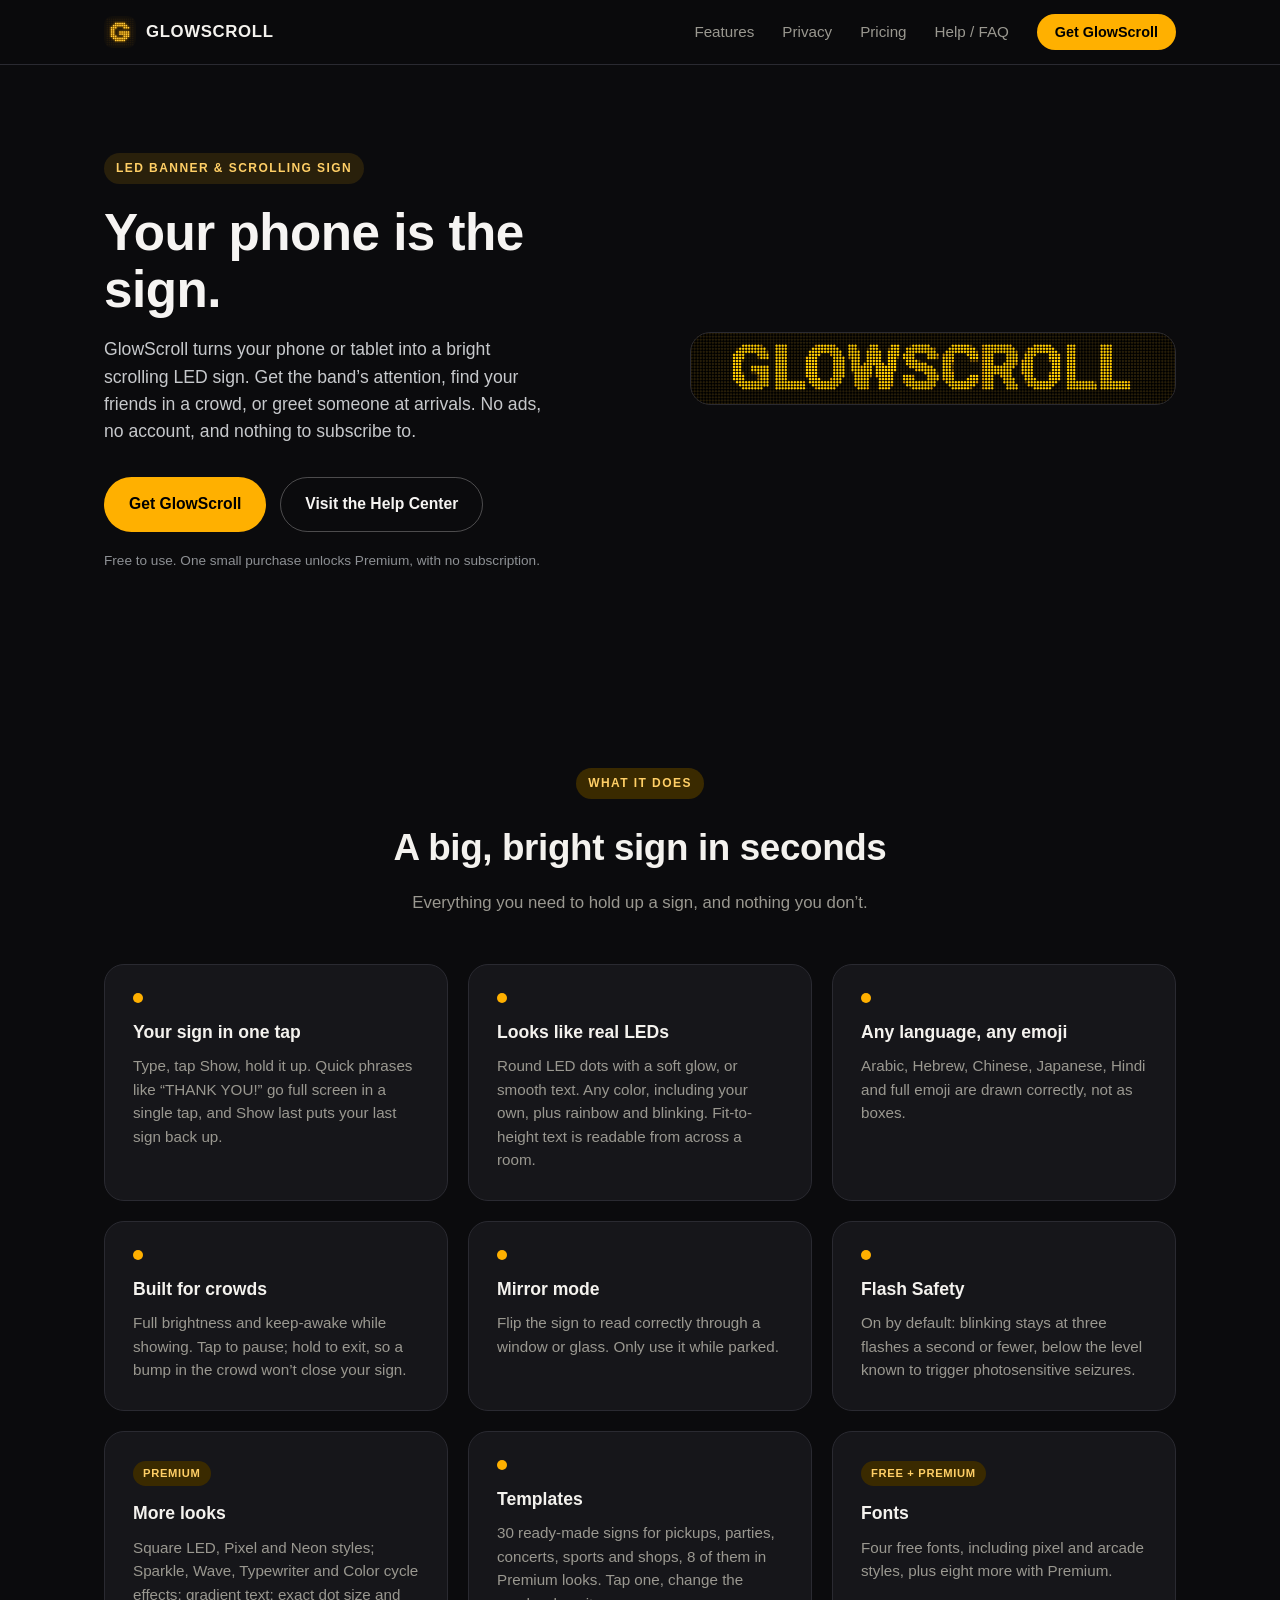
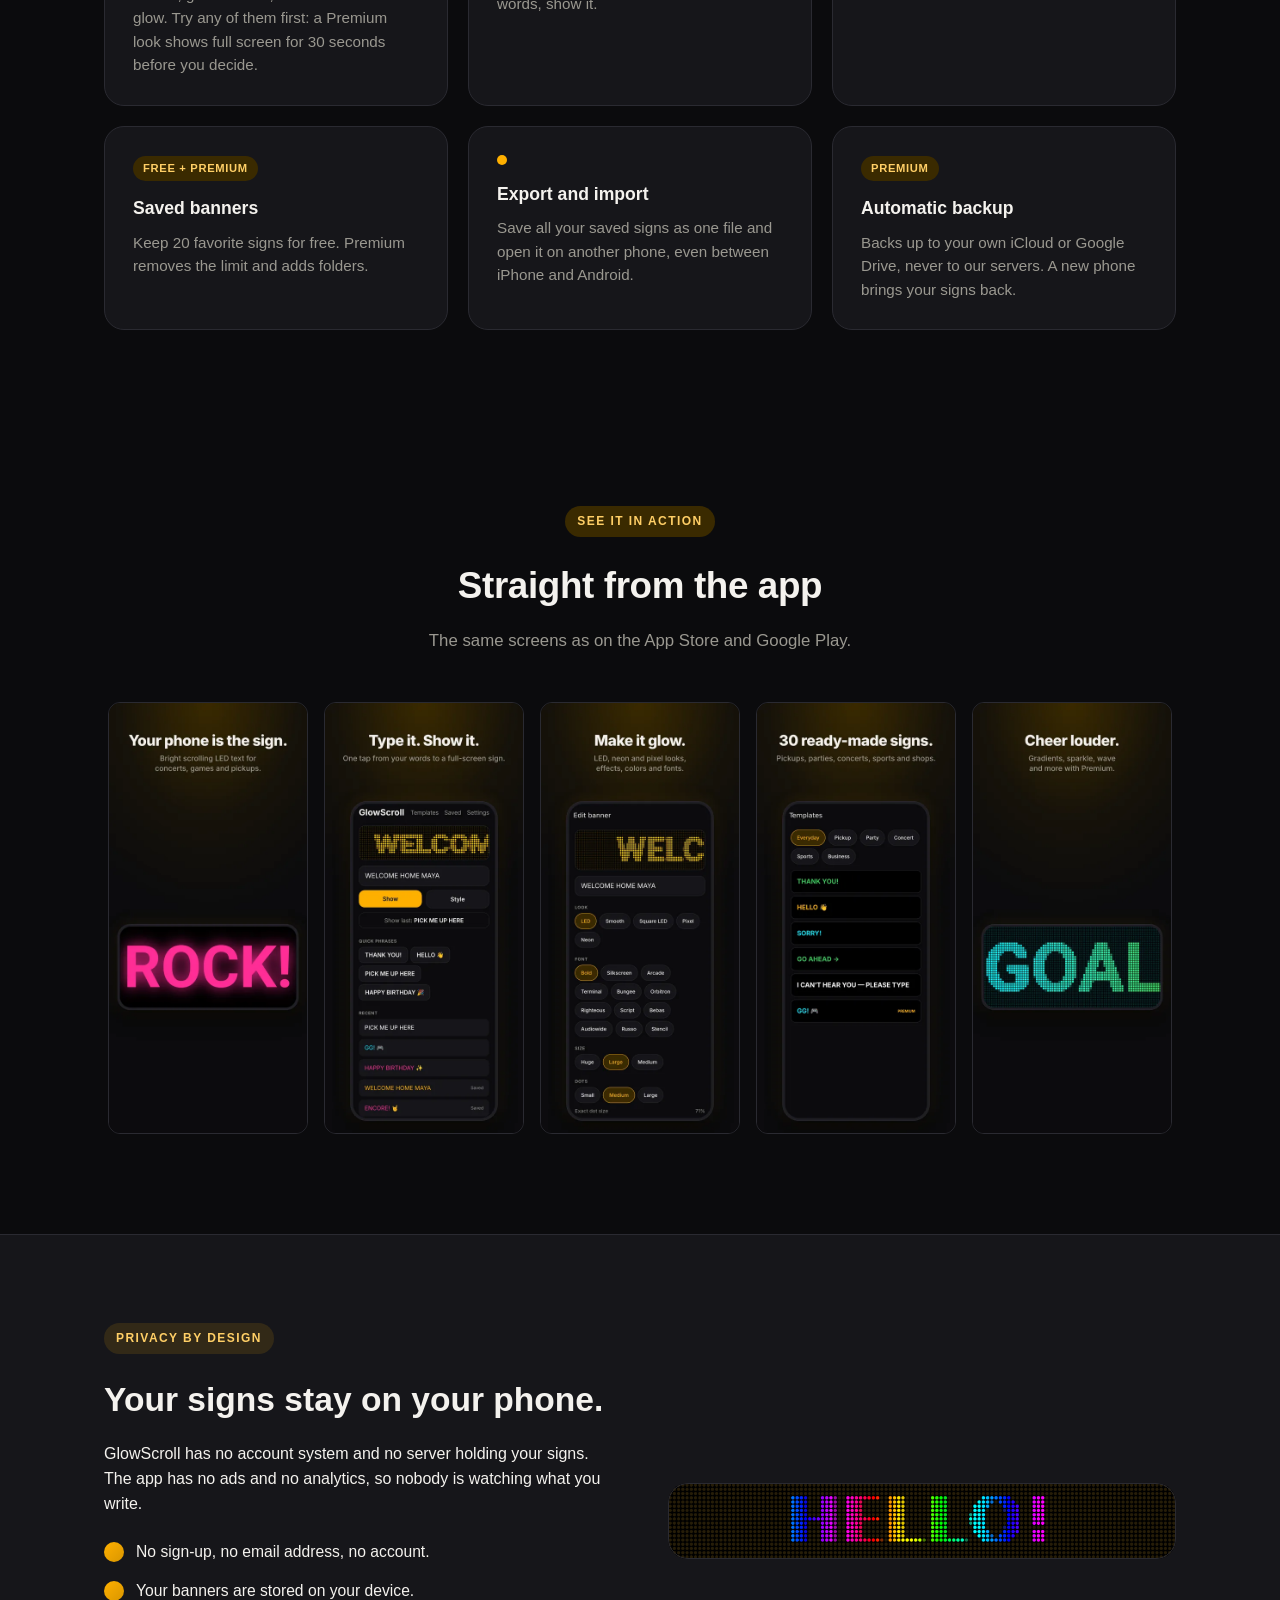
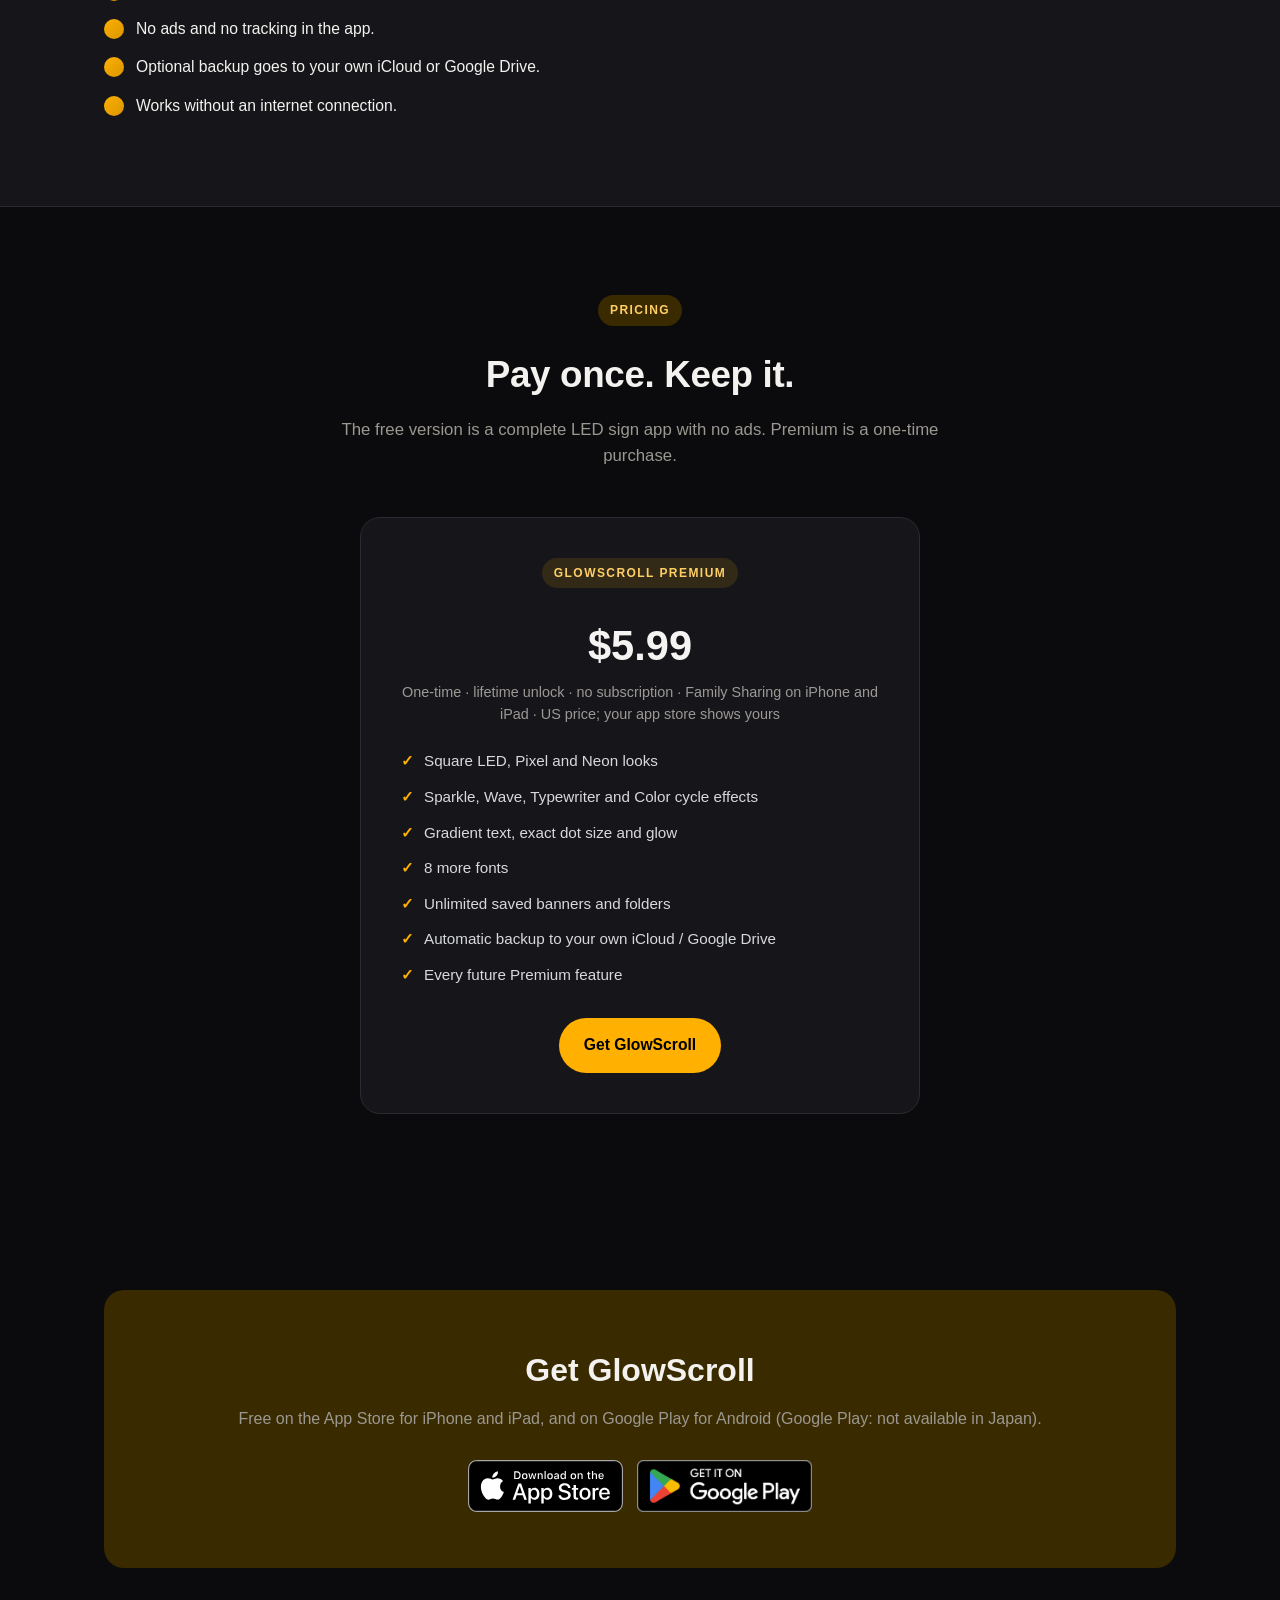
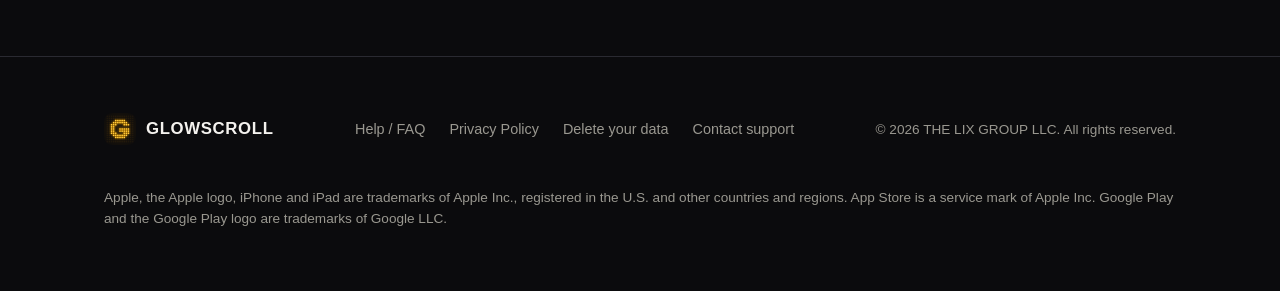
==== commit c2586686: "Templates: say 30, 8 in Premium looks, on the home page and llms.txt llms.txt still listed 22 templa" ====
--- a/index.html
+++ b/index.html
@@ -33,7 +33,6 @@
   <link rel="apple-touch-icon" href="/assets/img/apple-touch-icon.png" />
   <meta name="apple-itunes-app" content="app-id=6823257051" />
   <link rel="stylesheet" href="/assets/css/style.css" />
-  <link rel="preload" href="/assets/img/hero-sign-scroll.png" as="image" media="(prefers-reduced-motion: no-preference)" />
   <script type="application/ld+json">
 {
   "@context": "https://schema.org",
@@ -149,7 +148,6 @@
         <div class="hero-art">
           <div class="led-sign">
             <img src="/assets/img/hero-sign.png" width="1600" height="240" alt="GLOWSCROLL in amber LED dots on a black sign." style="width:100%;height:100%;object-fit:contain" />
-            <div class="led-scroll" aria-hidden="true"><div class="led-scroll-track"></div></div>
           </div>
         </div>
       </div>
@@ -202,7 +200,7 @@
           <div class="card">
             <div class="icon-dot"></div>
             <h3>Templates</h3>
-            <p>30 ready-made signs for pickups, parties, concerts, sports and shops. Tap one, change the words, show it.</p>
+            <p>30 ready-made signs for pickups, parties, concerts, sports and shops, 8 of them in Premium looks. Tap one, change the words, show it.</p>
           </div>
           <div class="card">
             <div class="tag">Free + Premium</div>
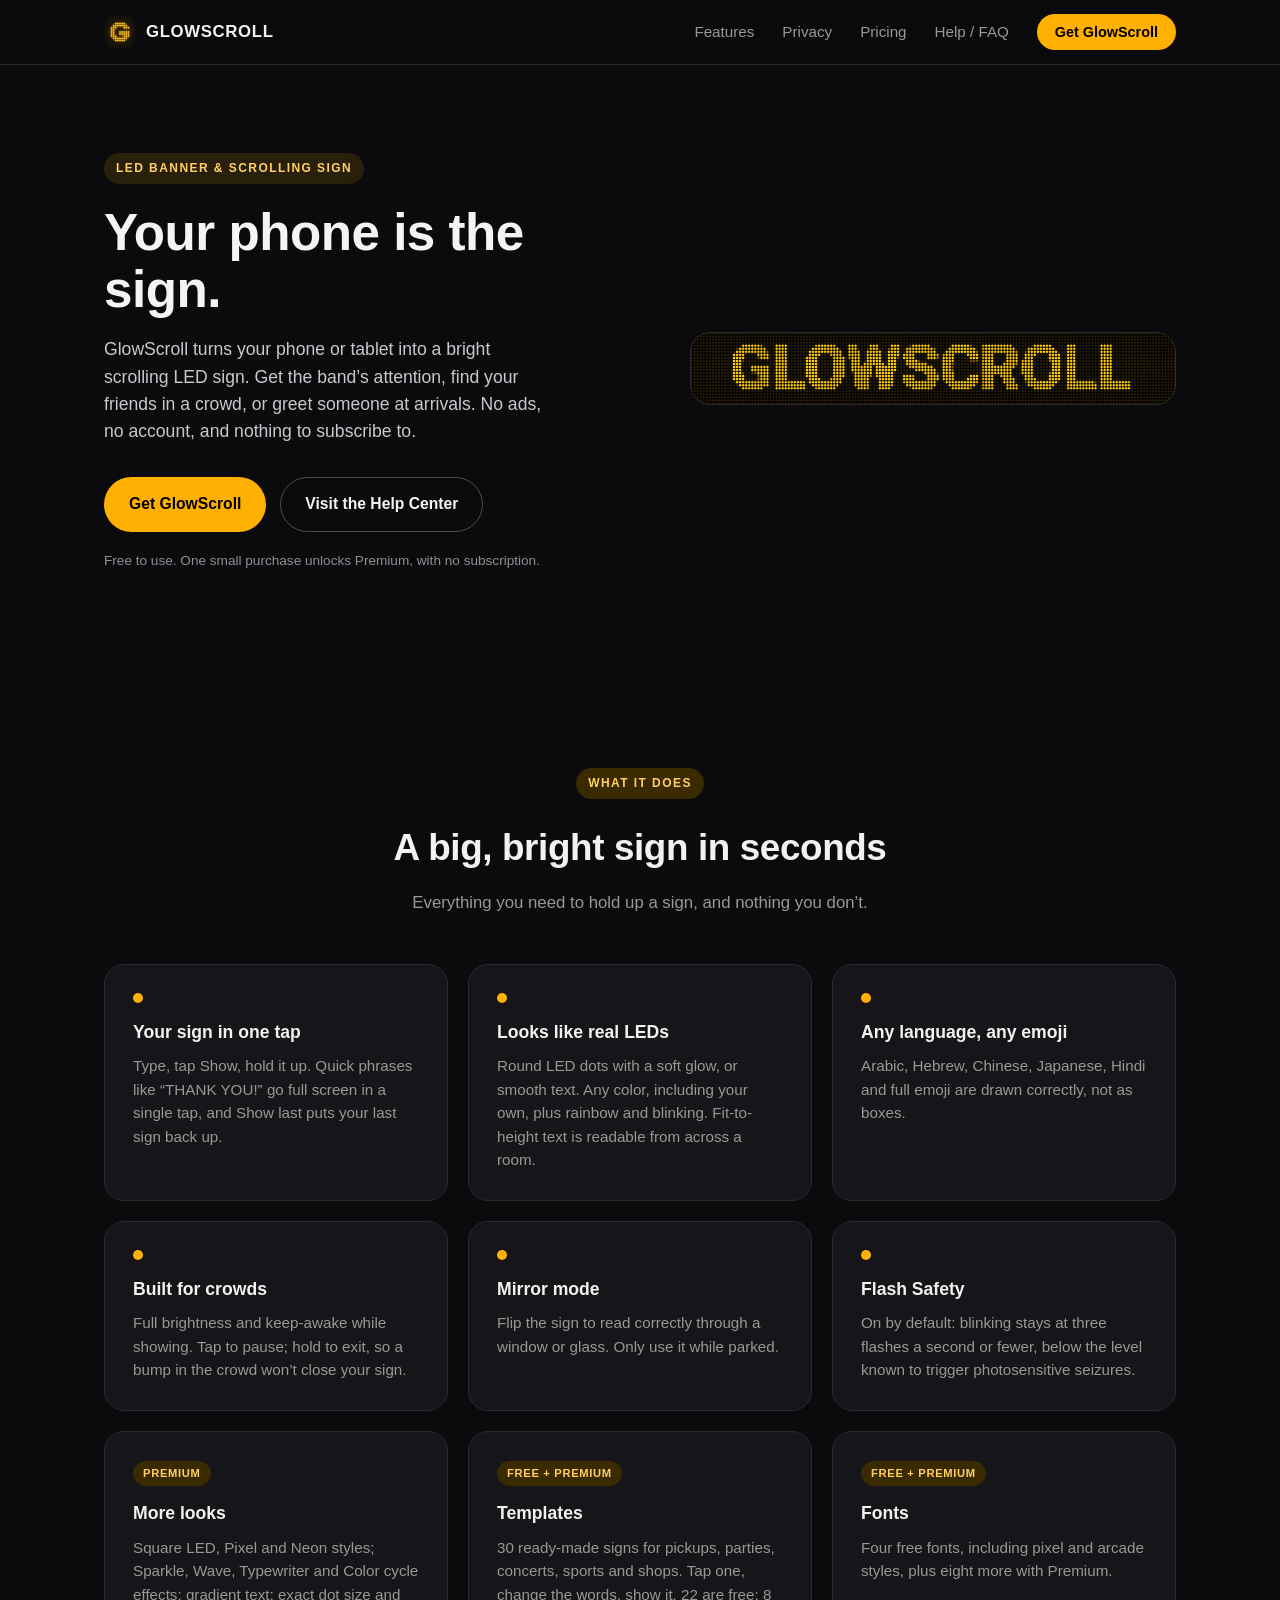
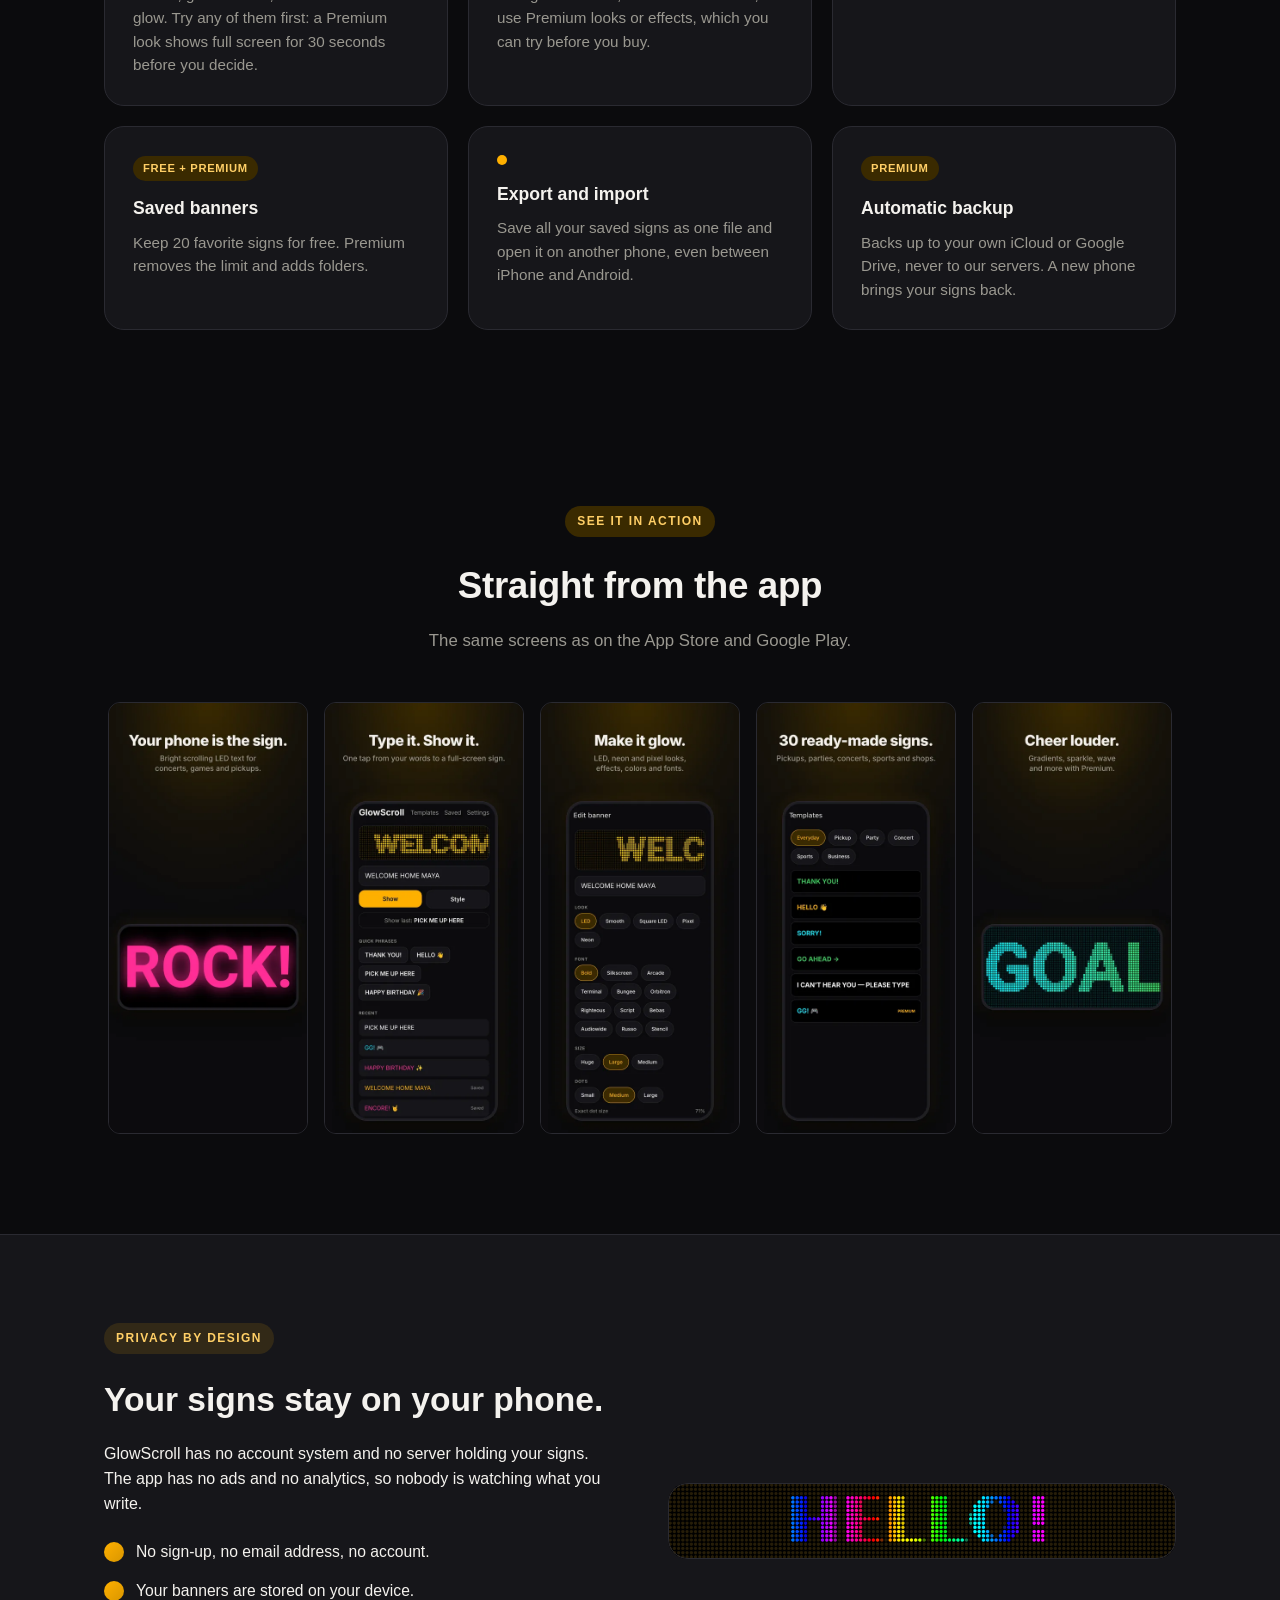
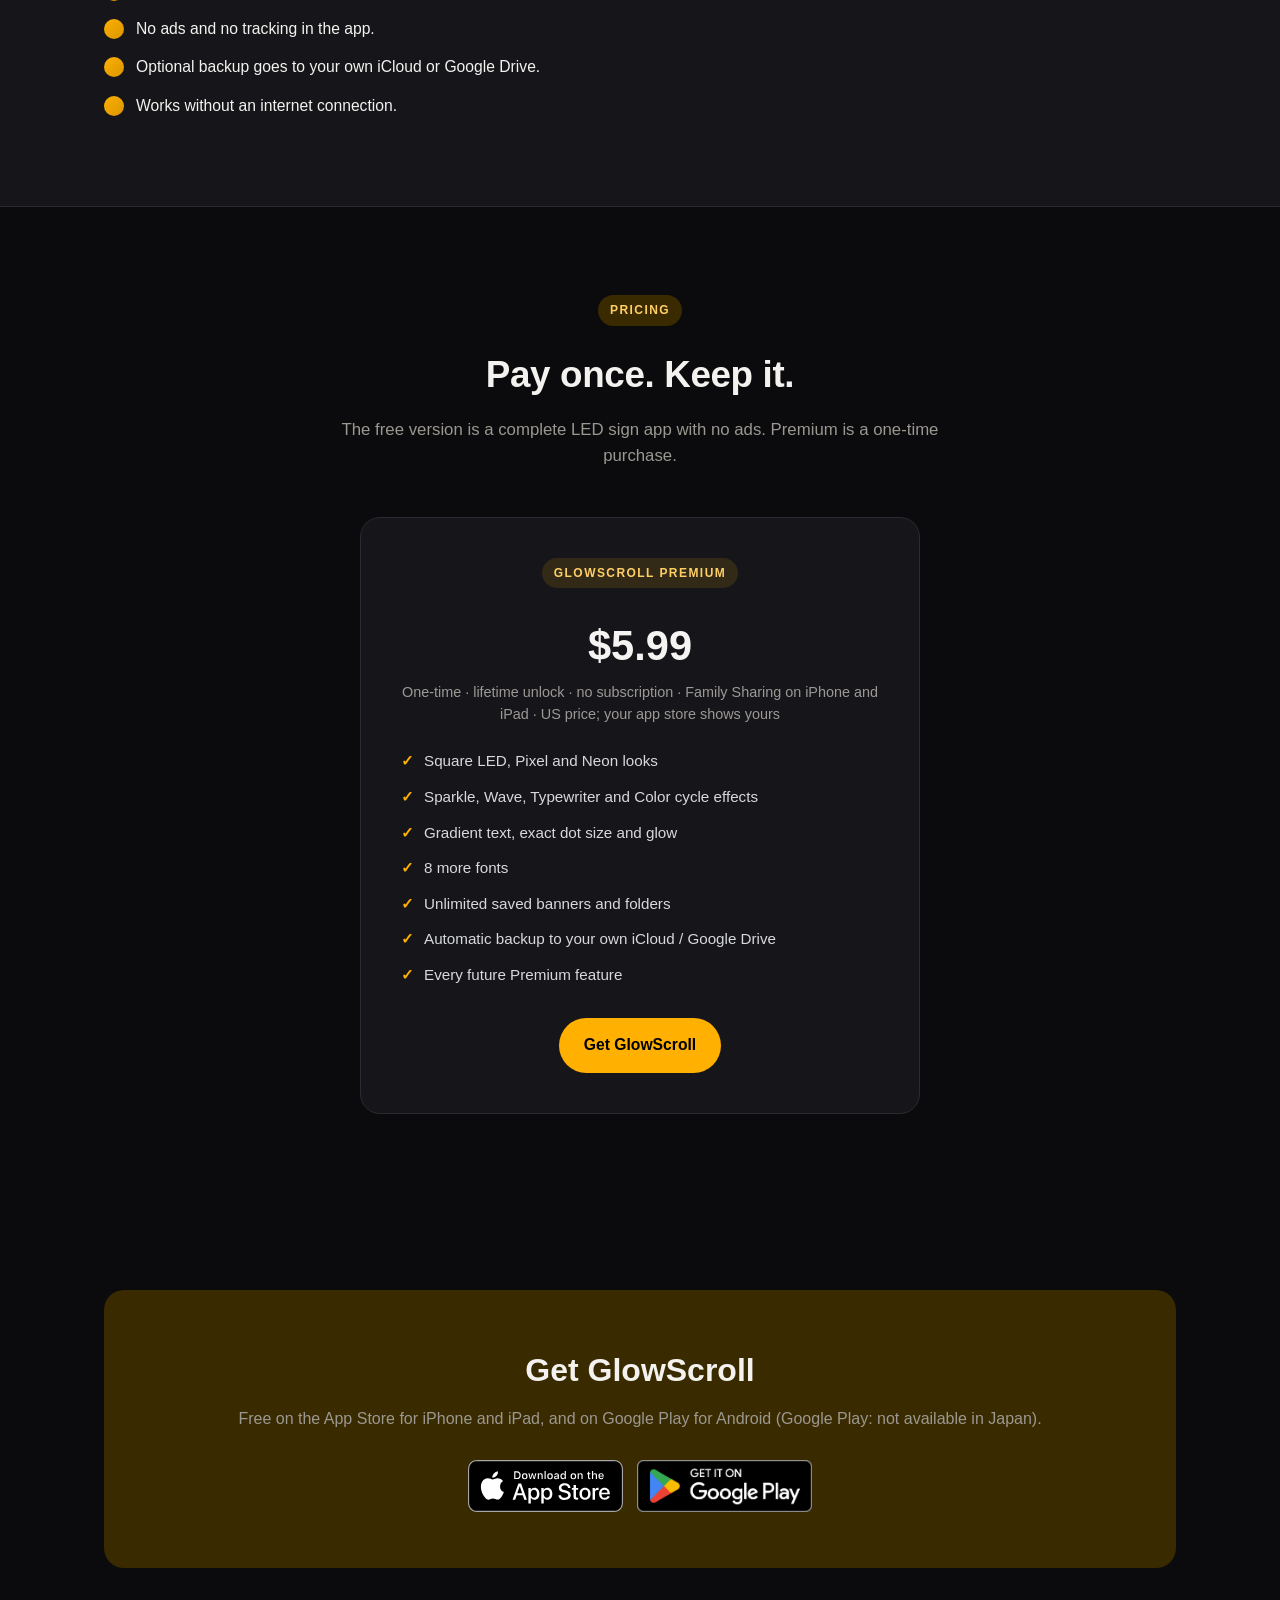
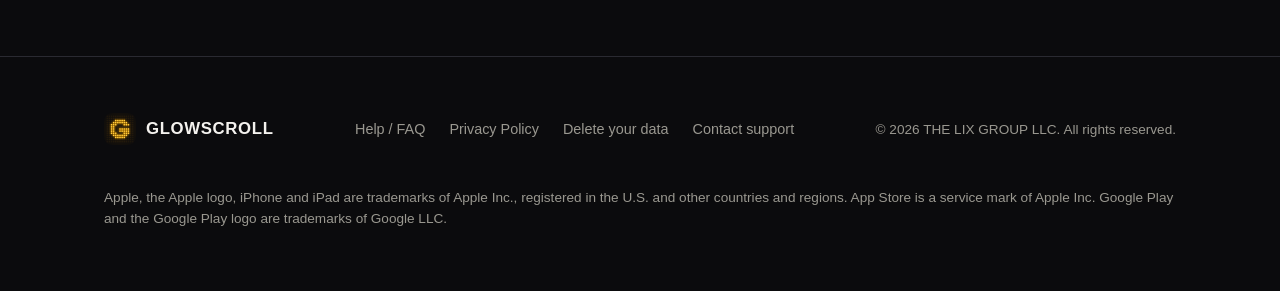
==== commit 58003880: "Fix /code-review of the template counts - llms.txt: 22 templates under Free, 8 more under Premium (a" ====
--- a/index.html
+++ b/index.html
@@ -198,9 +198,9 @@
             <p>Square LED, Pixel and Neon styles; Sparkle, Wave, Typewriter and Color cycle effects; gradient text; exact dot size and glow. Try any of them first: a Premium look shows full screen for 30 seconds before you decide.</p>
           </div>
           <div class="card">
-            <div class="icon-dot"></div>
+            <div class="tag">Free + Premium</div>
             <h3>Templates</h3>
-            <p>30 ready-made signs for pickups, parties, concerts, sports and shops, 8 of them in Premium looks. Tap one, change the words, show it.</p>
+            <p>30 ready-made signs for pickups, parties, concerts, sports and shops. Tap one, change the words, show it. 22 are free; 8 use Premium looks or effects, which you can try before you buy.</p>
           </div>
           <div class="card">
             <div class="tag">Free + Premium</div>
